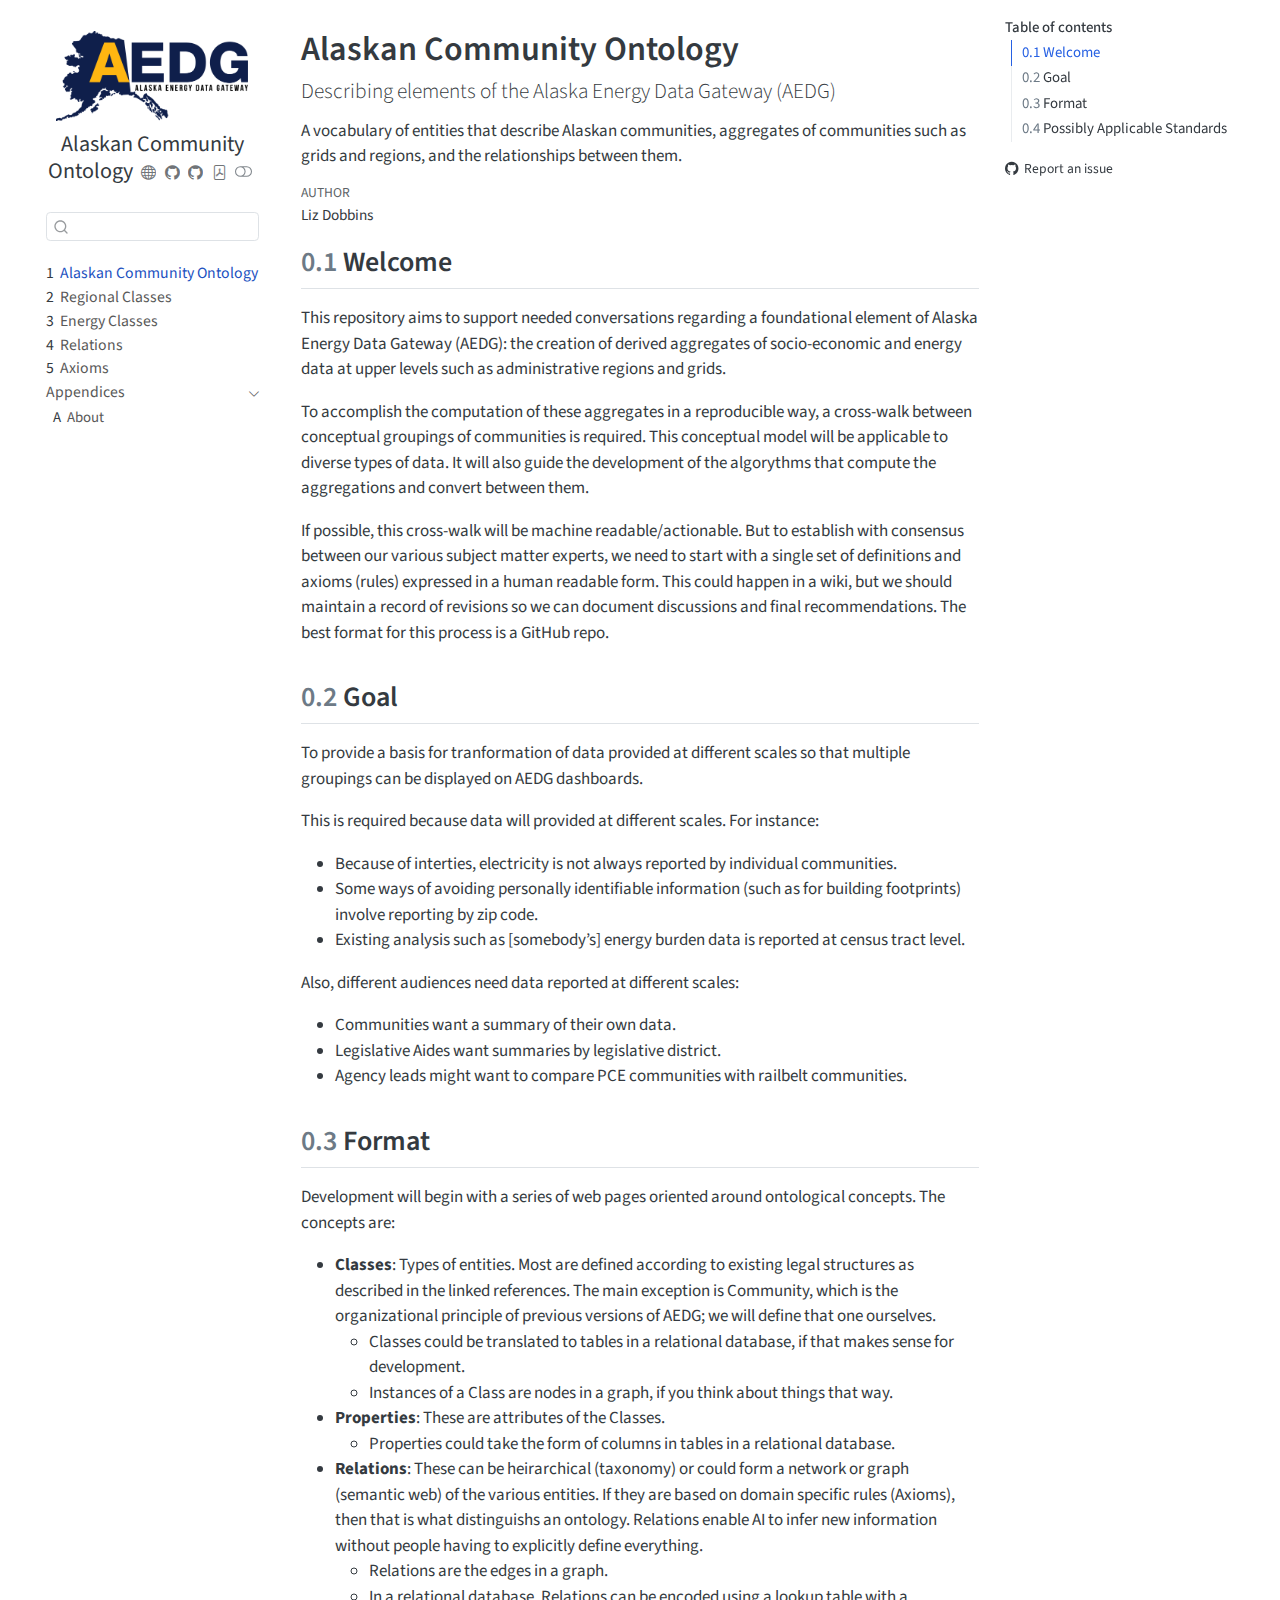
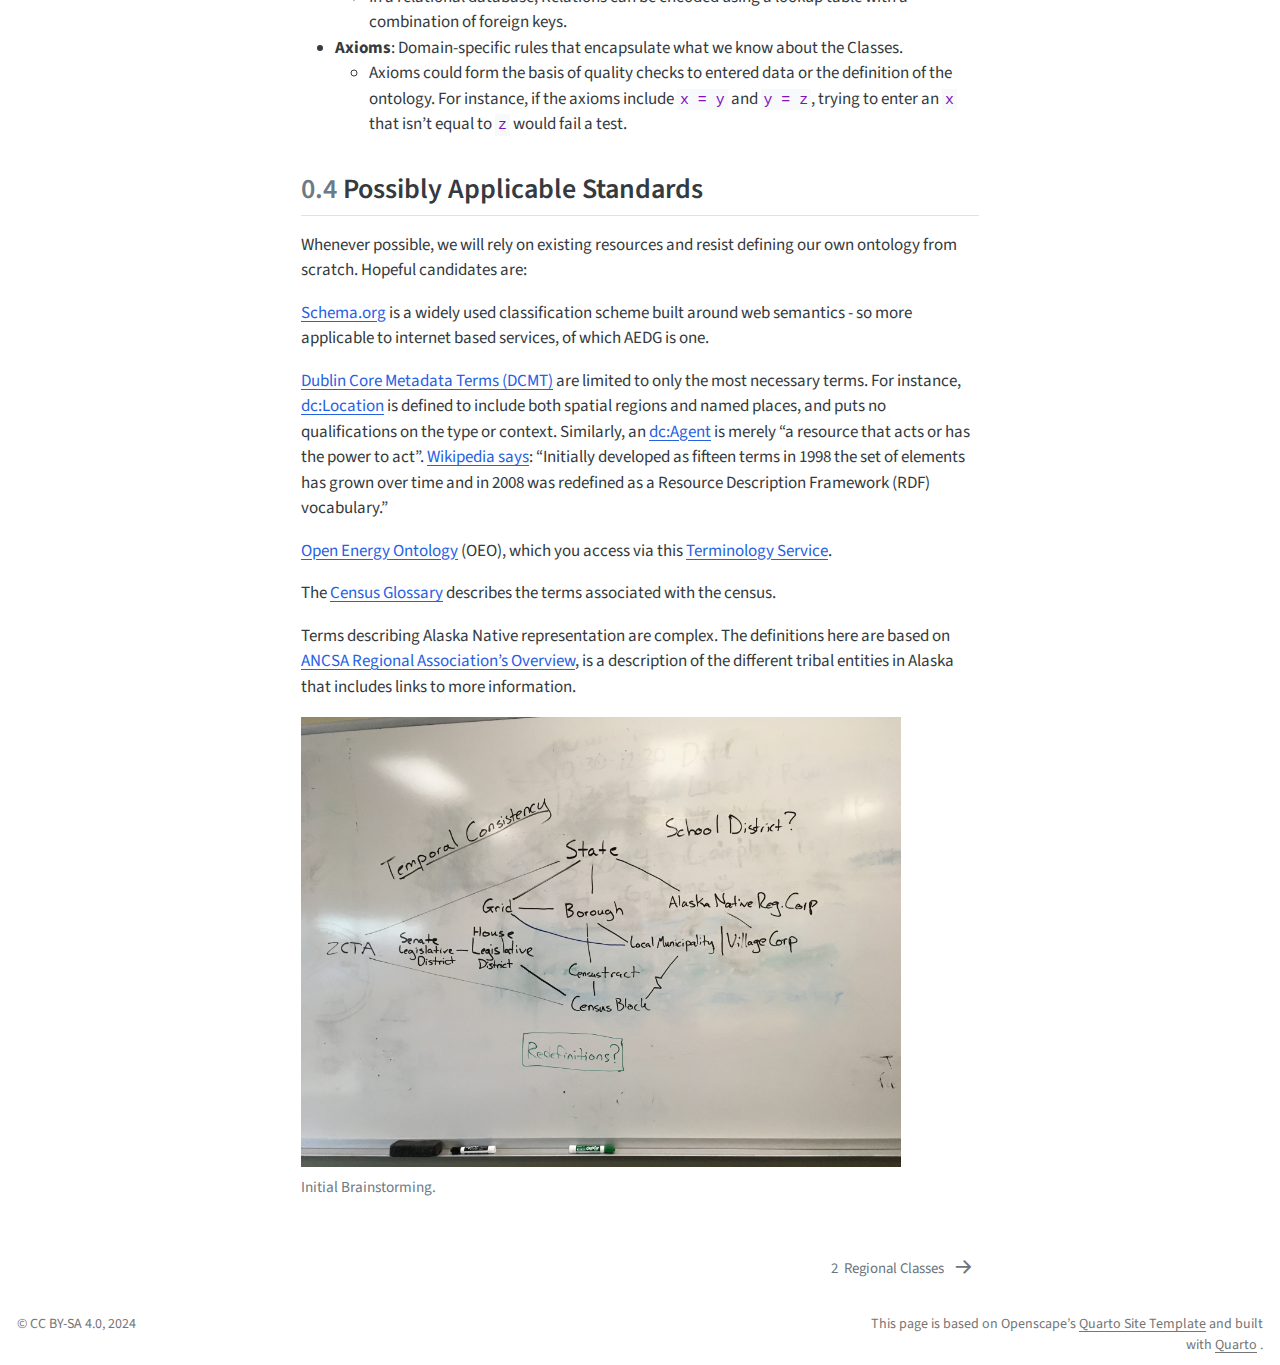
==== index.html @ 0e443e5b "Built site for gh-pages" ====
<!DOCTYPE html>
<html xmlns="http://www.w3.org/1999/xhtml" lang="en" xml:lang="en"><head>

<meta charset="utf-8">
<meta name="generator" content="quarto-1.6.42">

<meta name="viewport" content="width=device-width, initial-scale=1.0, user-scalable=yes">

<meta name="author" content="Liz Dobbins">
<meta name="description" content="A vocabulary of entities that describe Alaskan communities, aggregates of communities such as grids and regions, and the relationships between them.">

<title>Alaskan Community Ontology</title>
<style>
code{white-space: pre-wrap;}
span.smallcaps{font-variant: small-caps;}
div.columns{display: flex; gap: min(4vw, 1.5em);}
div.column{flex: auto; overflow-x: auto;}
div.hanging-indent{margin-left: 1.5em; text-indent: -1.5em;}
ul.task-list{list-style: none;}
ul.task-list li input[type="checkbox"] {
  width: 0.8em;
  margin: 0 0.8em 0.2em -1em; /* quarto-specific, see https://github.com/quarto-dev/quarto-cli/issues/4556 */ 
  vertical-align: middle;
}
</style>


<script src="site_libs/quarto-nav/quarto-nav.js"></script>
<script src="site_libs/clipboard/clipboard.min.js"></script>
<script src="site_libs/quarto-search/autocomplete.umd.js"></script>
<script src="site_libs/quarto-search/fuse.min.js"></script>
<script src="site_libs/quarto-search/quarto-search.js"></script>
<meta name="quarto:offset" content="./">
<link href="./community_classes.html" rel="next">
<script src="site_libs/quarto-html/quarto.js"></script>
<script src="site_libs/quarto-html/popper.min.js"></script>
<script src="site_libs/quarto-html/tippy.umd.min.js"></script>
<script src="site_libs/quarto-html/anchor.min.js"></script>
<link href="site_libs/quarto-html/tippy.css" rel="stylesheet">
<link href="site_libs/quarto-html/quarto-syntax-highlighting-2f5df379a58b258e96c21c0638c20c03.css" rel="stylesheet" class="quarto-color-scheme" id="quarto-text-highlighting-styles">
<link href="site_libs/quarto-html/quarto-syntax-highlighting-dark-b53751a350365c71b6c909e95f209ed1.css" rel="prefetch" class="quarto-color-scheme quarto-color-alternate" id="quarto-text-highlighting-styles">
<script src="site_libs/bootstrap/bootstrap.min.js"></script>
<link href="site_libs/bootstrap/bootstrap-icons.css" rel="stylesheet">
<link href="site_libs/bootstrap/bootstrap-2008943420c5dbd7e3c50244528f3553.min.css" rel="stylesheet" append-hash="true" class="quarto-color-scheme" id="quarto-bootstrap" data-mode="light">
<link href="site_libs/bootstrap/bootstrap-dark-11b7c2079bad66b98be7b7d30bc73686.min.css" rel="prefetch" append-hash="true" class="quarto-color-scheme quarto-color-alternate" id="quarto-bootstrap" data-mode="light">
<script id="quarto-search-options" type="application/json">{
  "location": "sidebar",
  "copy-button": false,
  "collapse-after": 3,
  "panel-placement": "start",
  "type": "textbox",
  "limit": 50,
  "keyboard-shortcut": [
    "f",
    "/",
    "s"
  ],
  "show-item-context": false,
  "language": {
    "search-no-results-text": "No results",
    "search-matching-documents-text": "matching documents",
    "search-copy-link-title": "Copy link to search",
    "search-hide-matches-text": "Hide additional matches",
    "search-more-match-text": "more match in this document",
    "search-more-matches-text": "more matches in this document",
    "search-clear-button-title": "Clear",
    "search-text-placeholder": "",
    "search-detached-cancel-button-title": "Cancel",
    "search-submit-button-title": "Submit",
    "search-label": "Search"
  }
}</script>


<link rel="stylesheet" href="styles.css">
</head>

<body class="nav-sidebar floating">

<div id="quarto-search-results"></div>
  <header id="quarto-header" class="headroom fixed-top">
  <nav class="quarto-secondary-nav">
    <div class="container-fluid d-flex">
      <button type="button" class="quarto-btn-toggle btn" data-bs-toggle="collapse" role="button" data-bs-target=".quarto-sidebar-collapse-item" aria-controls="quarto-sidebar" aria-expanded="false" aria-label="Toggle sidebar navigation" onclick="if (window.quartoToggleHeadroom) { window.quartoToggleHeadroom(); }">
        <i class="bi bi-layout-text-sidebar-reverse"></i>
      </button>
        <nav class="quarto-page-breadcrumbs" aria-label="breadcrumb"><ol class="breadcrumb"><li class="breadcrumb-item"><a href="./index.html"><span class="chapter-number">1</span>&nbsp; <span class="chapter-title">Alaskan Community Ontology</span></a></li></ol></nav>
        <a class="flex-grow-1" role="navigation" data-bs-toggle="collapse" data-bs-target=".quarto-sidebar-collapse-item" aria-controls="quarto-sidebar" aria-expanded="false" aria-label="Toggle sidebar navigation" onclick="if (window.quartoToggleHeadroom) { window.quartoToggleHeadroom(); }">      
        </a>
      <button type="button" class="btn quarto-search-button" aria-label="Search" onclick="window.quartoOpenSearch();">
        <i class="bi bi-search"></i>
      </button>
    </div>
  </nav>
</header>
<!-- content -->
<div id="quarto-content" class="quarto-container page-columns page-rows-contents page-layout-article">
<!-- sidebar -->
  <nav id="quarto-sidebar" class="sidebar collapse collapse-horizontal quarto-sidebar-collapse-item sidebar-navigation floating overflow-auto">
    <div class="pt-lg-2 mt-2 text-center sidebar-header sidebar-header-stacked">
      <a href="./index.html" class="sidebar-logo-link">
      <img src="./images/aedg_logo_color_300ppi.png" alt="" class="sidebar-logo py-0 d-lg-inline d-none">
      </a>
    <div class="sidebar-title mb-0 py-0">
      <a href="./">Alaskan Community Ontology</a> 
        <div class="sidebar-tools-main tools-wide">
    <a href="https://cookiecutter.readthedocs.io/en/stable/" title="Cookiecutter Project Templates" class="quarto-navigation-tool px-1" aria-label="Cookiecutter Project Templates"><i class="bi bi-globe"></i></a>
    <a href="https://github.com/eldobbins" title="Liz Dobbins's GitHub" class="quarto-navigation-tool px-1" aria-label="Liz Dobbins's GitHub"><i class="bi bi-github"></i></a>
    <a href="https://github.com/eldobbins/alaska-community-ontology" title="Source Code" class="quarto-navigation-tool px-1" aria-label="Source Code"><i class="bi bi-github"></i></a>
    <a href="./Alaskan-Community-Ontology.pdf" title="Download PDF" class="quarto-navigation-tool px-1" aria-label="Download PDF"><i class="bi bi-file-pdf"></i></a>
  <a href="" class="quarto-color-scheme-toggle quarto-navigation-tool  px-1" onclick="window.quartoToggleColorScheme(); return false;" title="Toggle dark mode"><i class="bi"></i></a>
</div>
    </div>
      </div>
        <div class="mt-2 flex-shrink-0 align-items-center">
        <div class="sidebar-search">
        <div id="quarto-search" class="" title="Search"></div>
        </div>
        </div>
    <div class="sidebar-menu-container"> 
    <ul class="list-unstyled mt-1">
        <li class="sidebar-item">
  <div class="sidebar-item-container"> 
  <a href="./index.html" class="sidebar-item-text sidebar-link active">
 <span class="menu-text"><span class="chapter-number">1</span>&nbsp; <span class="chapter-title">Alaskan Community Ontology</span></span></a>
  </div>
</li>
        <li class="sidebar-item">
  <div class="sidebar-item-container"> 
  <a href="./community_classes.html" class="sidebar-item-text sidebar-link">
 <span class="menu-text"><span class="chapter-number">2</span>&nbsp; <span class="chapter-title">Regional Classes</span></span></a>
  </div>
</li>
        <li class="sidebar-item">
  <div class="sidebar-item-container"> 
  <a href="./energy_classes.html" class="sidebar-item-text sidebar-link">
 <span class="menu-text"><span class="chapter-number">3</span>&nbsp; <span class="chapter-title">Energy Classes</span></span></a>
  </div>
</li>
        <li class="sidebar-item">
  <div class="sidebar-item-container"> 
  <a href="./relations.html" class="sidebar-item-text sidebar-link">
 <span class="menu-text"><span class="chapter-number">4</span>&nbsp; <span class="chapter-title">Relations</span></span></a>
  </div>
</li>
        <li class="sidebar-item">
  <div class="sidebar-item-container"> 
  <a href="./axioms.html" class="sidebar-item-text sidebar-link">
 <span class="menu-text"><span class="chapter-number">5</span>&nbsp; <span class="chapter-title">Axioms</span></span></a>
  </div>
</li>
        <li class="sidebar-item sidebar-item-section">
      <div class="sidebar-item-container"> 
            <a class="sidebar-item-text sidebar-link text-start" data-bs-toggle="collapse" data-bs-target="#quarto-sidebar-section-1" role="navigation" aria-expanded="true">
 <span class="menu-text">Appendices</span></a>
          <a class="sidebar-item-toggle text-start" data-bs-toggle="collapse" data-bs-target="#quarto-sidebar-section-1" role="navigation" aria-expanded="true" aria-label="Toggle section">
            <i class="bi bi-chevron-right ms-2"></i>
          </a> 
      </div>
      <ul id="quarto-sidebar-section-1" class="collapse list-unstyled sidebar-section depth1 show">  
          <li class="sidebar-item">
  <div class="sidebar-item-container"> 
  <a href="./about.html" class="sidebar-item-text sidebar-link">
 <span class="menu-text"><span class="chapter-number">A</span>&nbsp; <span class="chapter-title">About</span></span></a>
  </div>
</li>
      </ul>
  </li>
    </ul>
    </div>
</nav>
<div id="quarto-sidebar-glass" class="quarto-sidebar-collapse-item" data-bs-toggle="collapse" data-bs-target=".quarto-sidebar-collapse-item"></div>
<!-- margin-sidebar -->
    <div id="quarto-margin-sidebar" class="sidebar margin-sidebar">
        <nav id="TOC" role="doc-toc" class="toc-active">
    <h2 id="toc-title">Table of contents</h2>
   
  <ul>
  <li><a href="#welcome" id="toc-welcome" class="nav-link active" data-scroll-target="#welcome"><span class="header-section-number">0.1</span> Welcome</a></li>
  <li><a href="#goal" id="toc-goal" class="nav-link" data-scroll-target="#goal"><span class="header-section-number">0.2</span> Goal</a></li>
  <li><a href="#format" id="toc-format" class="nav-link" data-scroll-target="#format"><span class="header-section-number">0.3</span> Format</a></li>
  <li><a href="#possibly-applicable-standards" id="toc-possibly-applicable-standards" class="nav-link" data-scroll-target="#possibly-applicable-standards"><span class="header-section-number">0.4</span> Possibly Applicable Standards</a></li>
  </ul>
<div class="toc-actions"><ul><li><a href="https://github.com/eldobbins/alaska-community-ontology/issues/new" class="toc-action"><i class="bi bi-github"></i>Report an issue</a></li></ul></div></nav>
    </div>
<!-- main -->
<main class="content" id="quarto-document-content">

<header id="title-block-header" class="quarto-title-block default">
<div class="quarto-title">
<h1 class="title">Alaskan Community Ontology</h1>
<p class="subtitle lead">Describing elements of the Alaska Energy Data Gateway (AEDG)</p>
</div>

<div>
  <div class="description">
    A vocabulary of entities that describe Alaskan communities, aggregates of communities such as grids and regions, and the relationships between them.
  </div>
</div>


<div class="quarto-title-meta">

    <div>
    <div class="quarto-title-meta-heading">Author</div>
    <div class="quarto-title-meta-contents">
             <p>Liz Dobbins </p>
          </div>
  </div>
    
  
    
  </div>
  


</header>


<section id="welcome" class="level2" data-number="0.1">
<h2 data-number="0.1" class="anchored" data-anchor-id="welcome"><span class="header-section-number">0.1</span> Welcome</h2>
<p>This repository aims to support needed conversations regarding a foundational element of Alaska Energy Data Gateway (AEDG): the creation of derived aggregates of socio-economic and energy data at upper levels such as administrative regions and grids.</p>
<p>To accomplish the computation of these aggregates in a reproducible way, a cross-walk between conceptual groupings of communities is required. This conceptual model will be applicable to diverse types of data. It will also guide the development of the algorythms that compute the aggregations and convert between them.</p>
<p>If possible, this cross-walk will be machine readable/actionable. But to establish with consensus between our various subject matter experts, we need to start with a single set of definitions and axioms (rules) expressed in a human readable form. This could happen in a wiki, but we should maintain a record of revisions so we can document discussions and final recommendations. The best format for this process is a GitHub repo.</p>
</section>
<section id="goal" class="level2" data-number="0.2">
<h2 data-number="0.2" class="anchored" data-anchor-id="goal"><span class="header-section-number">0.2</span> Goal</h2>
<p>To provide a basis for tranformation of data provided at different scales so that multiple groupings can be displayed on AEDG dashboards.</p>
<p>This is required because data will provided at different scales. For instance:</p>
<ul>
<li>Because of interties, electricity is not always reported by individual communities.</li>
<li>Some ways of avoiding personally identifiable information (such as for building footprints) involve reporting by zip code.</li>
<li>Existing analysis such as [somebody’s] energy burden data is reported at census tract level.</li>
</ul>
<p>Also, different audiences need data reported at different scales:</p>
<ul>
<li>Communities want a summary of their own data.</li>
<li>Legislative Aides want summaries by legislative district.</li>
<li>Agency leads might want to compare PCE communities with railbelt communities.</li>
</ul>
</section>
<section id="format" class="level2" data-number="0.3">
<h2 data-number="0.3" class="anchored" data-anchor-id="format"><span class="header-section-number">0.3</span> Format</h2>
<p>Development will begin with a series of web pages oriented around ontological concepts. The concepts are:</p>
<ul>
<li><strong>Classes</strong>: Types of entities. Most are defined according to existing legal structures as described in the linked references. The main exception is Community, which is the organizational principle of previous versions of AEDG; we will define that one ourselves.
<ul>
<li>Classes could be translated to tables in a relational database, if that makes sense for development.</li>
<li>Instances of a Class are nodes in a graph, if you think about things that way.</li>
</ul></li>
<li><strong>Properties</strong>: These are attributes of the Classes.
<ul>
<li>Properties could take the form of columns in tables in a relational database.</li>
</ul></li>
<li><strong>Relations</strong>: These can be heirarchical (taxonomy) or could form a network or graph (semantic web) of the various entities. If they are based on domain specific rules (Axioms), then that is what distinguishs an ontology. Relations enable AI to infer new information without people having to explicitly define everything.
<ul>
<li>Relations are the edges in a graph.</li>
<li>In a relational database, Relations can be encoded using a lookup table with a combination of foreign keys.</li>
</ul></li>
<li><strong>Axioms</strong>: Domain-specific rules that encapsulate what we know about the Classes.
<ul>
<li>Axioms could form the basis of quality checks to entered data or the definition of the ontology. For instance, if the axioms include <code>x = y</code> and <code>y = z</code>, trying to enter an <code>x</code> that isn’t equal to <code>z</code> would fail a test.</li>
</ul></li>
</ul>
</section>
<section id="possibly-applicable-standards" class="level2" data-number="0.4">
<h2 data-number="0.4" class="anchored" data-anchor-id="possibly-applicable-standards"><span class="header-section-number">0.4</span> Possibly Applicable Standards</h2>
<p>Whenever possible, we will rely on existing resources and resist defining our own ontology from scratch. Hopeful candidates are:</p>
<p><a href="https://schema.org">Schema.org</a> is a widely used classification scheme built around web semantics - so more applicable to internet based services, of which AEDG is one.</p>
<p><a href="https://www.dublincore.org/specifications/dublin-core/dcmi-terms">Dublin Core Metadata Terms (DCMT)</a> are limited to only the most necessary terms. For instance, <a href="https://www.dublincore.org/specifications/dublin-core/dcmi-terms/#http://purl.org/dc/terms/Location">dc:Location</a> is defined to include both spatial regions and named places, and puts no qualifications on the type or context. Similarly, an <a href="https://www.dublincore.org/specifications/dublin-core/dcmi-terms/#http://purl.org/dc/terms/Agent">dc:Agent</a> is merely “a resource that acts or has the power to act”. <a href="https://en.wikipedia.org/wiki/Dublin_Core">Wikipedia says</a>: “Initially developed as fifteen terms in 1998 the set of elements has grown over time and in 2008 was redefined as a Resource Description Framework (RDF) vocabulary.”</p>
<p><a href="http://openenergy-platform.org/ontology/oeo/">Open Energy Ontology</a> (OEO), which you access via this <a href="https://terminology.tib.eu/ts/ontologies/oeo/terms">Terminology Service</a>.</p>
<p>The <a href="https://www.census.gov/glossary/">Census Glossary</a> describes the terms associated with the census.</p>
<p>Terms describing Alaska Native representation are complex. The definitions here are based on <a href="https://ancsaregional.com/overview-of-entities/">ANCSA Regional Association’s Overview</a>, is a description of the different tribal entities in Alaska that includes links to more information.</p>
<div class="quarto-figure quarto-figure-left">
<figure class="figure">
<p><img src="images/brainstorming_board.jpg" class="img-fluid figure-img" alt="first graph of communities" width="600"></p>
<figcaption>Initial Brainstorming.</figcaption>
</figure>
</div>


</section>

</main> <!-- /main -->
<script id="quarto-html-after-body" type="application/javascript">
window.document.addEventListener("DOMContentLoaded", function (event) {
  const toggleBodyColorMode = (bsSheetEl) => {
    const mode = bsSheetEl.getAttribute("data-mode");
    const bodyEl = window.document.querySelector("body");
    if (mode === "dark") {
      bodyEl.classList.add("quarto-dark");
      bodyEl.classList.remove("quarto-light");
    } else {
      bodyEl.classList.add("quarto-light");
      bodyEl.classList.remove("quarto-dark");
    }
  }
  const toggleBodyColorPrimary = () => {
    const bsSheetEl = window.document.querySelector("link#quarto-bootstrap");
    if (bsSheetEl) {
      toggleBodyColorMode(bsSheetEl);
    }
  }
  toggleBodyColorPrimary();  
  const disableStylesheet = (stylesheets) => {
    for (let i=0; i < stylesheets.length; i++) {
      const stylesheet = stylesheets[i];
      stylesheet.rel = 'prefetch';
    }
  }
  const enableStylesheet = (stylesheets) => {
    for (let i=0; i < stylesheets.length; i++) {
      const stylesheet = stylesheets[i];
      stylesheet.rel = 'stylesheet';
    }
  }
  const manageTransitions = (selector, allowTransitions) => {
    const els = window.document.querySelectorAll(selector);
    for (let i=0; i < els.length; i++) {
      const el = els[i];
      if (allowTransitions) {
        el.classList.remove('notransition');
      } else {
        el.classList.add('notransition');
      }
    }
  }
  const toggleGiscusIfUsed = (isAlternate, darkModeDefault) => {
    const baseTheme = document.querySelector('#giscus-base-theme')?.value ?? 'light';
    const alternateTheme = document.querySelector('#giscus-alt-theme')?.value ?? 'dark';
    let newTheme = '';
    if(darkModeDefault) {
      newTheme = isAlternate ? baseTheme : alternateTheme;
    } else {
      newTheme = isAlternate ? alternateTheme : baseTheme;
    }
    const changeGiscusTheme = () => {
      // From: https://github.com/giscus/giscus/issues/336
      const sendMessage = (message) => {
        const iframe = document.querySelector('iframe.giscus-frame');
        if (!iframe) return;
        iframe.contentWindow.postMessage({ giscus: message }, 'https://giscus.app');
      }
      sendMessage({
        setConfig: {
          theme: newTheme
        }
      });
    }
    const isGiscussLoaded = window.document.querySelector('iframe.giscus-frame') !== null;
    if (isGiscussLoaded) {
      changeGiscusTheme();
    }
  }
  const toggleColorMode = (alternate) => {
    // Switch the stylesheets
    const alternateStylesheets = window.document.querySelectorAll('link.quarto-color-scheme.quarto-color-alternate');
    manageTransitions('#quarto-margin-sidebar .nav-link', false);
    if (alternate) {
      enableStylesheet(alternateStylesheets);
      for (const sheetNode of alternateStylesheets) {
        if (sheetNode.id === "quarto-bootstrap") {
          toggleBodyColorMode(sheetNode);
        }
      }
    } else {
      disableStylesheet(alternateStylesheets);
      toggleBodyColorPrimary();
    }
    manageTransitions('#quarto-margin-sidebar .nav-link', true);
    // Switch the toggles
    const toggles = window.document.querySelectorAll('.quarto-color-scheme-toggle');
    for (let i=0; i < toggles.length; i++) {
      const toggle = toggles[i];
      if (toggle) {
        if (alternate) {
          toggle.classList.add("alternate");     
        } else {
          toggle.classList.remove("alternate");
        }
      }
    }
    // Hack to workaround the fact that safari doesn't
    // properly recolor the scrollbar when toggling (#1455)
    if (navigator.userAgent.indexOf('Safari') > 0 && navigator.userAgent.indexOf('Chrome') == -1) {
      manageTransitions("body", false);
      window.scrollTo(0, 1);
      setTimeout(() => {
        window.scrollTo(0, 0);
        manageTransitions("body", true);
      }, 40);  
    }
  }
  const isFileUrl = () => { 
    return window.location.protocol === 'file:';
  }
  const hasAlternateSentinel = () => {  
    let styleSentinel = getColorSchemeSentinel();
    if (styleSentinel !== null) {
      return styleSentinel === "alternate";
    } else {
      return false;
    }
  }
  const setStyleSentinel = (alternate) => {
    const value = alternate ? "alternate" : "default";
    if (!isFileUrl()) {
      window.localStorage.setItem("quarto-color-scheme", value);
    } else {
      localAlternateSentinel = value;
    }
  }
  const getColorSchemeSentinel = () => {
    if (!isFileUrl()) {
      const storageValue = window.localStorage.getItem("quarto-color-scheme");
      return storageValue != null ? storageValue : localAlternateSentinel;
    } else {
      return localAlternateSentinel;
    }
  }
  const darkModeDefault = false;
  let localAlternateSentinel = darkModeDefault ? 'alternate' : 'default';
  // Dark / light mode switch
  window.quartoToggleColorScheme = () => {
    // Read the current dark / light value 
    let toAlternate = !hasAlternateSentinel();
    toggleColorMode(toAlternate);
    setStyleSentinel(toAlternate);
    toggleGiscusIfUsed(toAlternate, darkModeDefault);
  };
  // Ensure there is a toggle, if there isn't float one in the top right
  if (window.document.querySelector('.quarto-color-scheme-toggle') === null) {
    const a = window.document.createElement('a');
    a.classList.add('top-right');
    a.classList.add('quarto-color-scheme-toggle');
    a.href = "";
    a.onclick = function() { try { window.quartoToggleColorScheme(); } catch {} return false; };
    const i = window.document.createElement("i");
    i.classList.add('bi');
    a.appendChild(i);
    window.document.body.appendChild(a);
  }
  // Switch to dark mode if need be
  if (hasAlternateSentinel()) {
    toggleColorMode(true);
  } else {
    toggleColorMode(false);
  }
  const icon = "";
  const anchorJS = new window.AnchorJS();
  anchorJS.options = {
    placement: 'right',
    icon: icon
  };
  anchorJS.add('.anchored');
  const isCodeAnnotation = (el) => {
    for (const clz of el.classList) {
      if (clz.startsWith('code-annotation-')) {                     
        return true;
      }
    }
    return false;
  }
  const onCopySuccess = function(e) {
    // button target
    const button = e.trigger;
    // don't keep focus
    button.blur();
    // flash "checked"
    button.classList.add('code-copy-button-checked');
    var currentTitle = button.getAttribute("title");
    button.setAttribute("title", "Copied!");
    let tooltip;
    if (window.bootstrap) {
      button.setAttribute("data-bs-toggle", "tooltip");
      button.setAttribute("data-bs-placement", "left");
      button.setAttribute("data-bs-title", "Copied!");
      tooltip = new bootstrap.Tooltip(button, 
        { trigger: "manual", 
          customClass: "code-copy-button-tooltip",
          offset: [0, -8]});
      tooltip.show();    
    }
    setTimeout(function() {
      if (tooltip) {
        tooltip.hide();
        button.removeAttribute("data-bs-title");
        button.removeAttribute("data-bs-toggle");
        button.removeAttribute("data-bs-placement");
      }
      button.setAttribute("title", currentTitle);
      button.classList.remove('code-copy-button-checked');
    }, 1000);
    // clear code selection
    e.clearSelection();
  }
  const getTextToCopy = function(trigger) {
      const codeEl = trigger.previousElementSibling.cloneNode(true);
      for (const childEl of codeEl.children) {
        if (isCodeAnnotation(childEl)) {
          childEl.remove();
        }
      }
      return codeEl.innerText;
  }
  const clipboard = new window.ClipboardJS('.code-copy-button:not([data-in-quarto-modal])', {
    text: getTextToCopy
  });
  clipboard.on('success', onCopySuccess);
  if (window.document.getElementById('quarto-embedded-source-code-modal')) {
    const clipboardModal = new window.ClipboardJS('.code-copy-button[data-in-quarto-modal]', {
      text: getTextToCopy,
      container: window.document.getElementById('quarto-embedded-source-code-modal')
    });
    clipboardModal.on('success', onCopySuccess);
  }
    var localhostRegex = new RegExp(/^(?:http|https):\/\/localhost\:?[0-9]*\//);
    var mailtoRegex = new RegExp(/^mailto:/);
      var filterRegex = new RegExp('/' + window.location.host + '/');
    var isInternal = (href) => {
        return filterRegex.test(href) || localhostRegex.test(href) || mailtoRegex.test(href);
    }
    // Inspect non-navigation links and adorn them if external
 	var links = window.document.querySelectorAll('a[href]:not(.nav-link):not(.navbar-brand):not(.toc-action):not(.sidebar-link):not(.sidebar-item-toggle):not(.pagination-link):not(.no-external):not([aria-hidden]):not(.dropdown-item):not(.quarto-navigation-tool):not(.about-link)');
    for (var i=0; i<links.length; i++) {
      const link = links[i];
      if (!isInternal(link.href)) {
        // undo the damage that might have been done by quarto-nav.js in the case of
        // links that we want to consider external
        if (link.dataset.originalHref !== undefined) {
          link.href = link.dataset.originalHref;
        }
      }
    }
  function tippyHover(el, contentFn, onTriggerFn, onUntriggerFn) {
    const config = {
      allowHTML: true,
      maxWidth: 500,
      delay: 100,
      arrow: false,
      appendTo: function(el) {
          return el.parentElement;
      },
      interactive: true,
      interactiveBorder: 10,
      theme: 'quarto',
      placement: 'bottom-start',
    };
    if (contentFn) {
      config.content = contentFn;
    }
    if (onTriggerFn) {
      config.onTrigger = onTriggerFn;
    }
    if (onUntriggerFn) {
      config.onUntrigger = onUntriggerFn;
    }
    window.tippy(el, config); 
  }
  const noterefs = window.document.querySelectorAll('a[role="doc-noteref"]');
  for (var i=0; i<noterefs.length; i++) {
    const ref = noterefs[i];
    tippyHover(ref, function() {
      // use id or data attribute instead here
      let href = ref.getAttribute('data-footnote-href') || ref.getAttribute('href');
      try { href = new URL(href).hash; } catch {}
      const id = href.replace(/^#\/?/, "");
      const note = window.document.getElementById(id);
      if (note) {
        return note.innerHTML;
      } else {
        return "";
      }
    });
  }
  const xrefs = window.document.querySelectorAll('a.quarto-xref');
  const processXRef = (id, note) => {
    // Strip column container classes
    const stripColumnClz = (el) => {
      el.classList.remove("page-full", "page-columns");
      if (el.children) {
        for (const child of el.children) {
          stripColumnClz(child);
        }
      }
    }
    stripColumnClz(note)
    if (id === null || id.startsWith('sec-')) {
      // Special case sections, only their first couple elements
      const container = document.createElement("div");
      if (note.children && note.children.length > 2) {
        container.appendChild(note.children[0].cloneNode(true));
        for (let i = 1; i < note.children.length; i++) {
          const child = note.children[i];
          if (child.tagName === "P" && child.innerText === "") {
            continue;
          } else {
            container.appendChild(child.cloneNode(true));
            break;
          }
        }
        if (window.Quarto?.typesetMath) {
          window.Quarto.typesetMath(container);
        }
        return container.innerHTML
      } else {
        if (window.Quarto?.typesetMath) {
          window.Quarto.typesetMath(note);
        }
        return note.innerHTML;
      }
    } else {
      // Remove any anchor links if they are present
      const anchorLink = note.querySelector('a.anchorjs-link');
      if (anchorLink) {
        anchorLink.remove();
      }
      if (window.Quarto?.typesetMath) {
        window.Quarto.typesetMath(note);
      }
      if (note.classList.contains("callout")) {
        return note.outerHTML;
      } else {
        return note.innerHTML;
      }
    }
  }
  for (var i=0; i<xrefs.length; i++) {
    const xref = xrefs[i];
    tippyHover(xref, undefined, function(instance) {
      instance.disable();
      let url = xref.getAttribute('href');
      let hash = undefined; 
      if (url.startsWith('#')) {
        hash = url;
      } else {
        try { hash = new URL(url).hash; } catch {}
      }
      if (hash) {
        const id = hash.replace(/^#\/?/, "");
        const note = window.document.getElementById(id);
        if (note !== null) {
          try {
            const html = processXRef(id, note.cloneNode(true));
            instance.setContent(html);
          } finally {
            instance.enable();
            instance.show();
          }
        } else {
          // See if we can fetch this
          fetch(url.split('#')[0])
          .then(res => res.text())
          .then(html => {
            const parser = new DOMParser();
            const htmlDoc = parser.parseFromString(html, "text/html");
            const note = htmlDoc.getElementById(id);
            if (note !== null) {
              const html = processXRef(id, note);
              instance.setContent(html);
            } 
          }).finally(() => {
            instance.enable();
            instance.show();
          });
        }
      } else {
        // See if we can fetch a full url (with no hash to target)
        // This is a special case and we should probably do some content thinning / targeting
        fetch(url)
        .then(res => res.text())
        .then(html => {
          const parser = new DOMParser();
          const htmlDoc = parser.parseFromString(html, "text/html");
          const note = htmlDoc.querySelector('main.content');
          if (note !== null) {
            // This should only happen for chapter cross references
            // (since there is no id in the URL)
            // remove the first header
            if (note.children.length > 0 && note.children[0].tagName === "HEADER") {
              note.children[0].remove();
            }
            const html = processXRef(null, note);
            instance.setContent(html);
          } 
        }).finally(() => {
          instance.enable();
          instance.show();
        });
      }
    }, function(instance) {
    });
  }
      let selectedAnnoteEl;
      const selectorForAnnotation = ( cell, annotation) => {
        let cellAttr = 'data-code-cell="' + cell + '"';
        let lineAttr = 'data-code-annotation="' +  annotation + '"';
        const selector = 'span[' + cellAttr + '][' + lineAttr + ']';
        return selector;
      }
      const selectCodeLines = (annoteEl) => {
        const doc = window.document;
        const targetCell = annoteEl.getAttribute("data-target-cell");
        const targetAnnotation = annoteEl.getAttribute("data-target-annotation");
        const annoteSpan = window.document.querySelector(selectorForAnnotation(targetCell, targetAnnotation));
        const lines = annoteSpan.getAttribute("data-code-lines").split(",");
        const lineIds = lines.map((line) => {
          return targetCell + "-" + line;
        })
        let top = null;
        let height = null;
        let parent = null;
        if (lineIds.length > 0) {
            //compute the position of the single el (top and bottom and make a div)
            const el = window.document.getElementById(lineIds[0]);
            top = el.offsetTop;
            height = el.offsetHeight;
            parent = el.parentElement.parentElement;
          if (lineIds.length > 1) {
            const lastEl = window.document.getElementById(lineIds[lineIds.length - 1]);
            const bottom = lastEl.offsetTop + lastEl.offsetHeight;
            height = bottom - top;
          }
          if (top !== null && height !== null && parent !== null) {
            // cook up a div (if necessary) and position it 
            let div = window.document.getElementById("code-annotation-line-highlight");
            if (div === null) {
              div = window.document.createElement("div");
              div.setAttribute("id", "code-annotation-line-highlight");
              div.style.position = 'absolute';
              parent.appendChild(div);
            }
            div.style.top = top - 2 + "px";
            div.style.height = height + 4 + "px";
            div.style.left = 0;
            let gutterDiv = window.document.getElementById("code-annotation-line-highlight-gutter");
            if (gutterDiv === null) {
              gutterDiv = window.document.createElement("div");
              gutterDiv.setAttribute("id", "code-annotation-line-highlight-gutter");
              gutterDiv.style.position = 'absolute';
              const codeCell = window.document.getElementById(targetCell);
              const gutter = codeCell.querySelector('.code-annotation-gutter');
              gutter.appendChild(gutterDiv);
            }
            gutterDiv.style.top = top - 2 + "px";
            gutterDiv.style.height = height + 4 + "px";
          }
          selectedAnnoteEl = annoteEl;
        }
      };
      const unselectCodeLines = () => {
        const elementsIds = ["code-annotation-line-highlight", "code-annotation-line-highlight-gutter"];
        elementsIds.forEach((elId) => {
          const div = window.document.getElementById(elId);
          if (div) {
            div.remove();
          }
        });
        selectedAnnoteEl = undefined;
      };
        // Handle positioning of the toggle
    window.addEventListener(
      "resize",
      throttle(() => {
        elRect = undefined;
        if (selectedAnnoteEl) {
          selectCodeLines(selectedAnnoteEl);
        }
      }, 10)
    );
    function throttle(fn, ms) {
    let throttle = false;
    let timer;
      return (...args) => {
        if(!throttle) { // first call gets through
            fn.apply(this, args);
            throttle = true;
        } else { // all the others get throttled
            if(timer) clearTimeout(timer); // cancel #2
            timer = setTimeout(() => {
              fn.apply(this, args);
              timer = throttle = false;
            }, ms);
        }
      };
    }
      // Attach click handler to the DT
      const annoteDls = window.document.querySelectorAll('dt[data-target-cell]');
      for (const annoteDlNode of annoteDls) {
        annoteDlNode.addEventListener('click', (event) => {
          const clickedEl = event.target;
          if (clickedEl !== selectedAnnoteEl) {
            unselectCodeLines();
            const activeEl = window.document.querySelector('dt[data-target-cell].code-annotation-active');
            if (activeEl) {
              activeEl.classList.remove('code-annotation-active');
            }
            selectCodeLines(clickedEl);
            clickedEl.classList.add('code-annotation-active');
          } else {
            // Unselect the line
            unselectCodeLines();
            clickedEl.classList.remove('code-annotation-active');
          }
        });
      }
  const findCites = (el) => {
    const parentEl = el.parentElement;
    if (parentEl) {
      const cites = parentEl.dataset.cites;
      if (cites) {
        return {
          el,
          cites: cites.split(' ')
        };
      } else {
        return findCites(el.parentElement)
      }
    } else {
      return undefined;
    }
  };
  var bibliorefs = window.document.querySelectorAll('a[role="doc-biblioref"]');
  for (var i=0; i<bibliorefs.length; i++) {
    const ref = bibliorefs[i];
    const citeInfo = findCites(ref);
    if (citeInfo) {
      tippyHover(citeInfo.el, function() {
        var popup = window.document.createElement('div');
        citeInfo.cites.forEach(function(cite) {
          var citeDiv = window.document.createElement('div');
          citeDiv.classList.add('hanging-indent');
          citeDiv.classList.add('csl-entry');
          var biblioDiv = window.document.getElementById('ref-' + cite);
          if (biblioDiv) {
            citeDiv.innerHTML = biblioDiv.innerHTML;
          }
          popup.appendChild(citeDiv);
        });
        return popup.innerHTML;
      });
    }
  }
});
</script>
<nav class="page-navigation">
  <div class="nav-page nav-page-previous">
  </div>
  <div class="nav-page nav-page-next">
      <a href="./community_classes.html" class="pagination-link" aria-label="Regional Classes">
        <span class="nav-page-text"><span class="chapter-number">2</span>&nbsp; <span class="chapter-title">Regional Classes</span></span> <i class="bi bi-arrow-right-short"></i>
      </a>
  </div>
</nav>
</div> <!-- /content -->
<footer class="footer">
  <div class="nav-footer">
    <div class="nav-footer-left">
<p>© CC BY-SA 4.0, 2024</p>
</div>   
    <div class="nav-footer-center">
      &nbsp;
    <div class="toc-actions d-sm-block d-md-none"><ul><li><a href="https://github.com/eldobbins/alaska-community-ontology/issues/new" class="toc-action"><i class="bi bi-github"></i>Report an issue</a></li></ul></div></div>
    <div class="nav-footer-right">
<p>This page is based on Openscape’s <a href="https://github.com/Openscapes/quarto-website-tutorial">Quarto Site Template</a> and built with <a href="https://quarto.org/">Quarto</a> .</p>
</div>
  </div>
</footer>




</body></html>
---- site_libs/quarto-html/tippy.css ----
.tippy-box[data-animation=fade][data-state=hidden]{opacity:0}[data-tippy-root]{max-width:calc(100vw - 10px)}.tippy-box{position:relative;background-color:#333;color:#fff;border-radius:4px;font-size:14px;line-height:1.4;white-space:normal;outline:0;transition-property:transform,visibility,opacity}.tippy-box[data-placement^=top]>.tippy-arrow{bottom:0}.tippy-box[data-placement^=top]>.tippy-arrow:before{bottom:-7px;left:0;border-width:8px 8px 0;border-top-color:initial;transform-origin:center top}.tippy-box[data-placement^=bottom]>.tippy-arrow{top:0}.tippy-box[data-placement^=bottom]>.tippy-arrow:before{top:-7px;left:0;border-width:0 8px 8px;border-bottom-color:initial;transform-origin:center bottom}.tippy-box[data-placement^=left]>.tippy-arrow{right:0}.tippy-box[data-placement^=left]>.tippy-arrow:before{border-width:8px 0 8px 8px;border-left-color:initial;right:-7px;transform-origin:center left}.tippy-box[data-placement^=right]>.tippy-arrow{left:0}.tippy-box[data-placement^=right]>.tippy-arrow:before{left:-7px;border-width:8px 8px 8px 0;border-right-color:initial;transform-origin:center right}.tippy-box[data-inertia][data-state=visible]{transition-timing-function:cubic-bezier(.54,1.5,.38,1.11)}.tippy-arrow{width:16px;height:16px;color:#333}.tippy-arrow:before{content:"";position:absolute;border-color:transparent;border-style:solid}.tippy-content{position:relative;padding:5px 9px;z-index:1}
---- site_libs/quarto-html/quarto-syntax-highlighting-2f5df379a58b258e96c21c0638c20c03.css ----
/* quarto syntax highlight colors */
:root {
  --quarto-hl-ot-color: #003B4F;
  --quarto-hl-at-color: #657422;
  --quarto-hl-ss-color: #20794D;
  --quarto-hl-an-color: #5E5E5E;
  --quarto-hl-fu-color: #4758AB;
  --quarto-hl-st-color: #20794D;
  --quarto-hl-cf-color: #003B4F;
  --quarto-hl-op-color: #5E5E5E;
  --quarto-hl-er-color: #AD0000;
  --quarto-hl-bn-color: #AD0000;
  --quarto-hl-al-color: #AD0000;
  --quarto-hl-va-color: #111111;
  --quarto-hl-bu-color: inherit;
  --quarto-hl-ex-color: inherit;
  --quarto-hl-pp-color: #AD0000;
  --quarto-hl-in-color: #5E5E5E;
  --quarto-hl-vs-color: #20794D;
  --quarto-hl-wa-color: #5E5E5E;
  --quarto-hl-do-color: #5E5E5E;
  --quarto-hl-im-color: #00769E;
  --quarto-hl-ch-color: #20794D;
  --quarto-hl-dt-color: #AD0000;
  --quarto-hl-fl-color: #AD0000;
  --quarto-hl-co-color: #5E5E5E;
  --quarto-hl-cv-color: #5E5E5E;
  --quarto-hl-cn-color: #8f5902;
  --quarto-hl-sc-color: #5E5E5E;
  --quarto-hl-dv-color: #AD0000;
  --quarto-hl-kw-color: #003B4F;
}

/* other quarto variables */
:root {
  --quarto-font-monospace: SFMono-Regular, Menlo, Monaco, Consolas, "Liberation Mono", "Courier New", monospace;
}

pre > code.sourceCode > span {
  color: #003B4F;
}

code span {
  color: #003B4F;
}

code.sourceCode > span {
  color: #003B4F;
}

div.sourceCode,
div.sourceCode pre.sourceCode {
  color: #003B4F;
}

code span.ot {
  color: #003B4F;
  font-style: inherit;
}

code span.at {
  color: #657422;
  font-style: inherit;
}

code span.ss {
  color: #20794D;
  font-style: inherit;
}

code span.an {
  color: #5E5E5E;
  font-style: inherit;
}

code span.fu {
  color: #4758AB;
  font-style: inherit;
}

code span.st {
  color: #20794D;
  font-style: inherit;
}

code span.cf {
  color: #003B4F;
  font-weight: bold;
  font-style: inherit;
}

code span.op {
  color: #5E5E5E;
  font-style: inherit;
}

code span.er {
  color: #AD0000;
  font-style: inherit;
}

code span.bn {
  color: #AD0000;
  font-style: inherit;
}

code span.al {
  color: #AD0000;
  font-style: inherit;
}

code span.va {
  color: #111111;
  font-style: inherit;
}

code span.bu {
  font-style: inherit;
}

code span.ex {
  font-style: inherit;
}

code span.pp {
  color: #AD0000;
  font-style: inherit;
}

code span.in {
  color: #5E5E5E;
  font-style: inherit;
}

code span.vs {
  color: #20794D;
  font-style: inherit;
}

code span.wa {
  color: #5E5E5E;
  font-style: italic;
}

code span.do {
  color: #5E5E5E;
  font-style: italic;
}

code span.im {
  color: #00769E;
  font-style: inherit;
}

code span.ch {
  color: #20794D;
  font-style: inherit;
}

code span.dt {
  color: #AD0000;
  font-style: inherit;
}

code span.fl {
  color: #AD0000;
  font-style: inherit;
}

code span.co {
  color: #5E5E5E;
  font-style: inherit;
}

code span.cv {
  color: #5E5E5E;
  font-style: italic;
}

code span.cn {
  color: #8f5902;
  font-style: inherit;
}

code span.sc {
  color: #5E5E5E;
  font-style: inherit;
}

code span.dv {
  color: #AD0000;
  font-style: inherit;
}

code span.kw {
  color: #003B4F;
  font-weight: bold;
  font-style: inherit;
}

.prevent-inlining {
  content: "</";
}

/*# sourceMappingURL=35eb38a806ee71ea6d2563be2308c832.css.map */
---- site_libs/quarto-html/quarto-syntax-highlighting-dark-b53751a350365c71b6c909e95f209ed1.css ----
/* quarto syntax highlight colors */
:root {
  --quarto-hl-al-color: #f07178;
  --quarto-hl-an-color: #d4d0ab;
  --quarto-hl-at-color: #00e0e0;
  --quarto-hl-bn-color: #d4d0ab;
  --quarto-hl-bu-color: #abe338;
  --quarto-hl-ch-color: #abe338;
  --quarto-hl-co-color: #f8f8f2;
  --quarto-hl-cv-color: #ffd700;
  --quarto-hl-cn-color: #ffd700;
  --quarto-hl-cf-color: #ffa07a;
  --quarto-hl-dt-color: #ffa07a;
  --quarto-hl-dv-color: #d4d0ab;
  --quarto-hl-do-color: #f8f8f2;
  --quarto-hl-er-color: #f07178;
  --quarto-hl-ex-color: #00e0e0;
  --quarto-hl-fl-color: #d4d0ab;
  --quarto-hl-fu-color: #ffa07a;
  --quarto-hl-im-color: #abe338;
  --quarto-hl-in-color: #d4d0ab;
  --quarto-hl-kw-color: #ffa07a;
  --quarto-hl-op-color: #ffa07a;
  --quarto-hl-ot-color: #00e0e0;
  --quarto-hl-pp-color: #dcc6e0;
  --quarto-hl-re-color: #00e0e0;
  --quarto-hl-sc-color: #abe338;
  --quarto-hl-ss-color: #abe338;
  --quarto-hl-st-color: #abe338;
  --quarto-hl-va-color: #00e0e0;
  --quarto-hl-vs-color: #abe338;
  --quarto-hl-wa-color: #dcc6e0;
}

/* other quarto variables */
:root {
  --quarto-font-monospace: SFMono-Regular, Menlo, Monaco, Consolas, "Liberation Mono", "Courier New", monospace;
}

code span.al {
  background-color: #2a0f15;
  font-weight: bold;
  color: #f07178;
}

code span.an {
  color: #d4d0ab;
}

code span.at {
  color: #00e0e0;
}

code span.bn {
  color: #d4d0ab;
}

code span.bu {
  color: #abe338;
}

code span.ch {
  color: #abe338;
}

code span.co {
  font-style: italic;
  color: #f8f8f2;
}

code span.cv {
  color: #ffd700;
}

code span.cn {
  color: #ffd700;
}

code span.cf {
  font-weight: bold;
  color: #ffa07a;
}

code span.dt {
  color: #ffa07a;
}

code span.dv {
  color: #d4d0ab;
}

code span.do {
  color: #f8f8f2;
}

code span.er {
  color: #f07178;
  text-decoration: underline;
}

code span.ex {
  font-weight: bold;
  color: #00e0e0;
}

code span.fl {
  color: #d4d0ab;
}

code span.fu {
  color: #ffa07a;
}

code span.im {
  color: #abe338;
}

code span.in {
  color: #d4d0ab;
}

code span.kw {
  font-weight: bold;
  color: #ffa07a;
}

pre > code.sourceCode > span {
  color: #f8f8f2;
}

code span {
  color: #f8f8f2;
}

code.sourceCode > span {
  color: #f8f8f2;
}

div.sourceCode,
div.sourceCode pre.sourceCode {
  color: #f8f8f2;
}

code span.op {
  color: #ffa07a;
}

code span.ot {
  color: #00e0e0;
}

code span.pp {
  color: #dcc6e0;
}

code span.re {
  background-color: #f8f8f2;
  color: #00e0e0;
}

code span.sc {
  color: #abe338;
}

code span.ss {
  color: #abe338;
}

code span.st {
  color: #abe338;
}

code span.va {
  color: #00e0e0;
}

code span.vs {
  color: #abe338;
}

code span.wa {
  color: #dcc6e0;
}

.prevent-inlining {
  content: "</";
}

/*# sourceMappingURL=ef095d06243fb944689b9469f3a5590a.css.map */
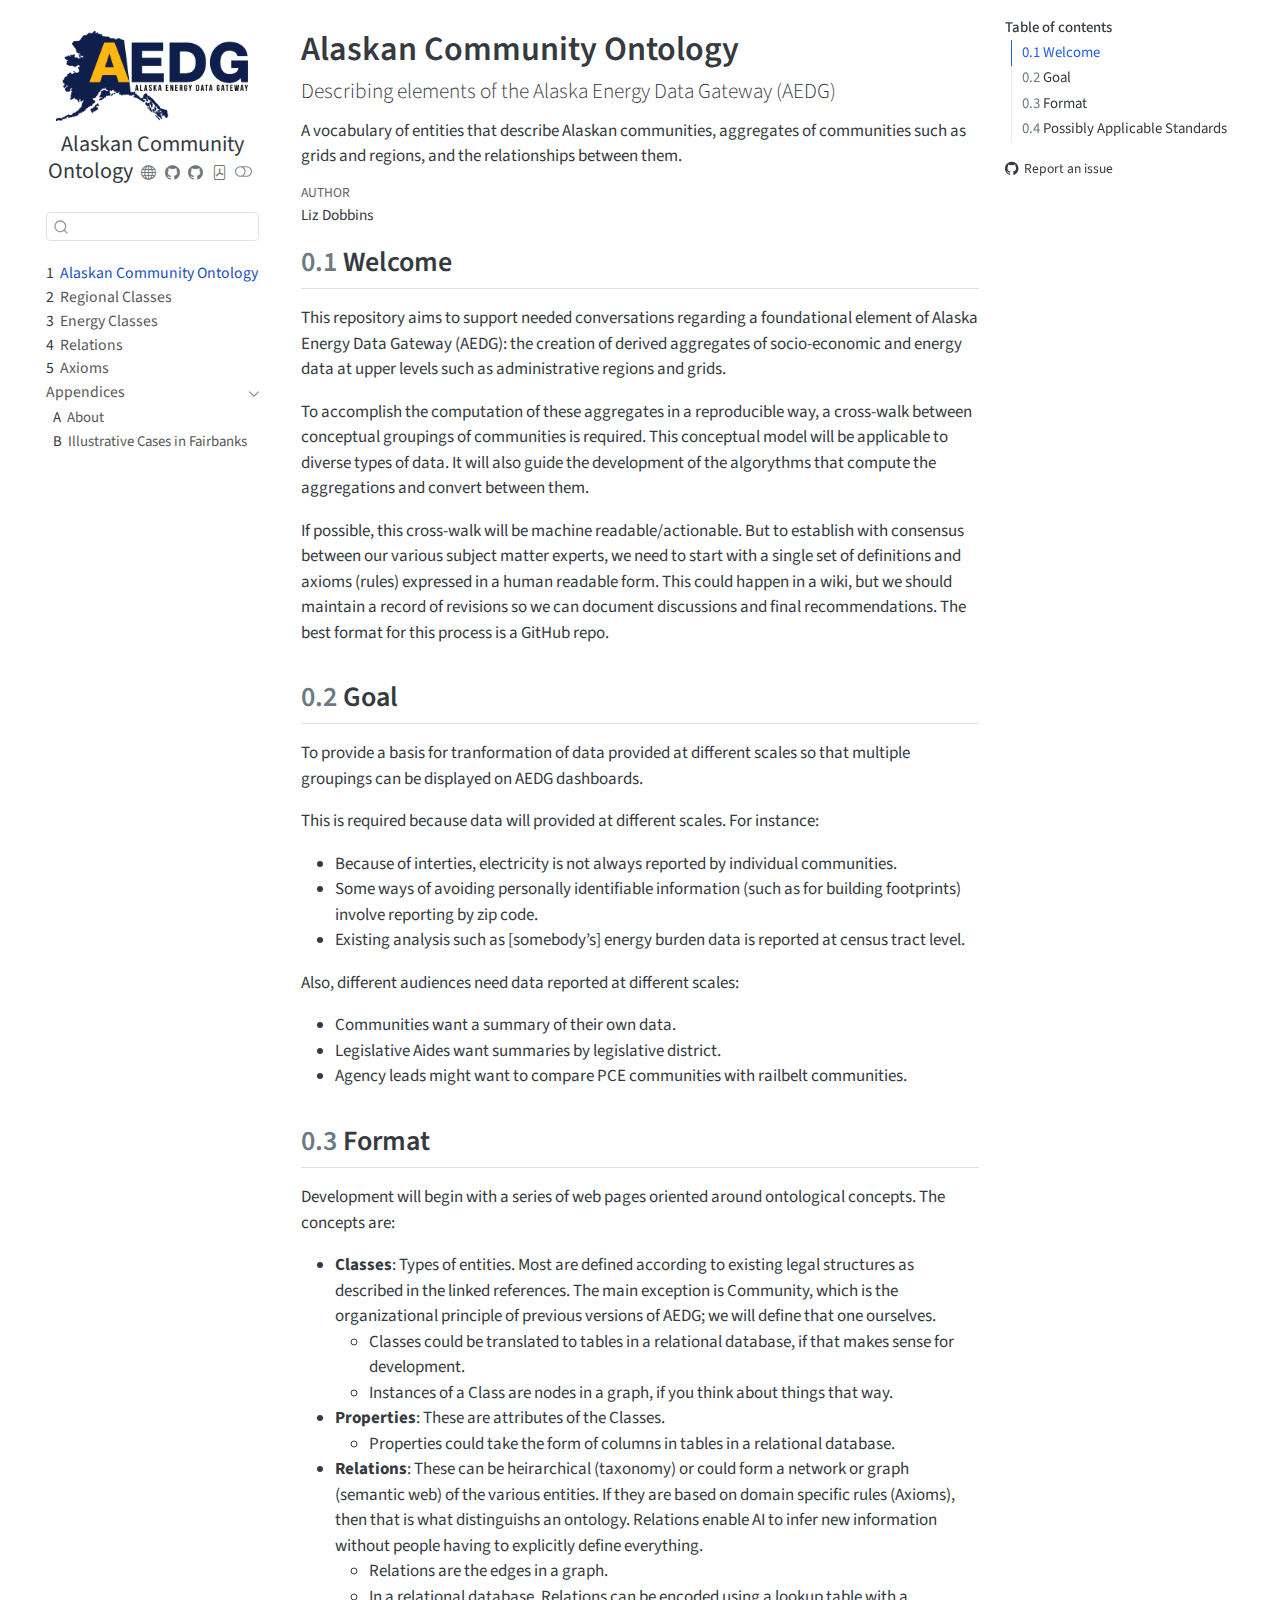
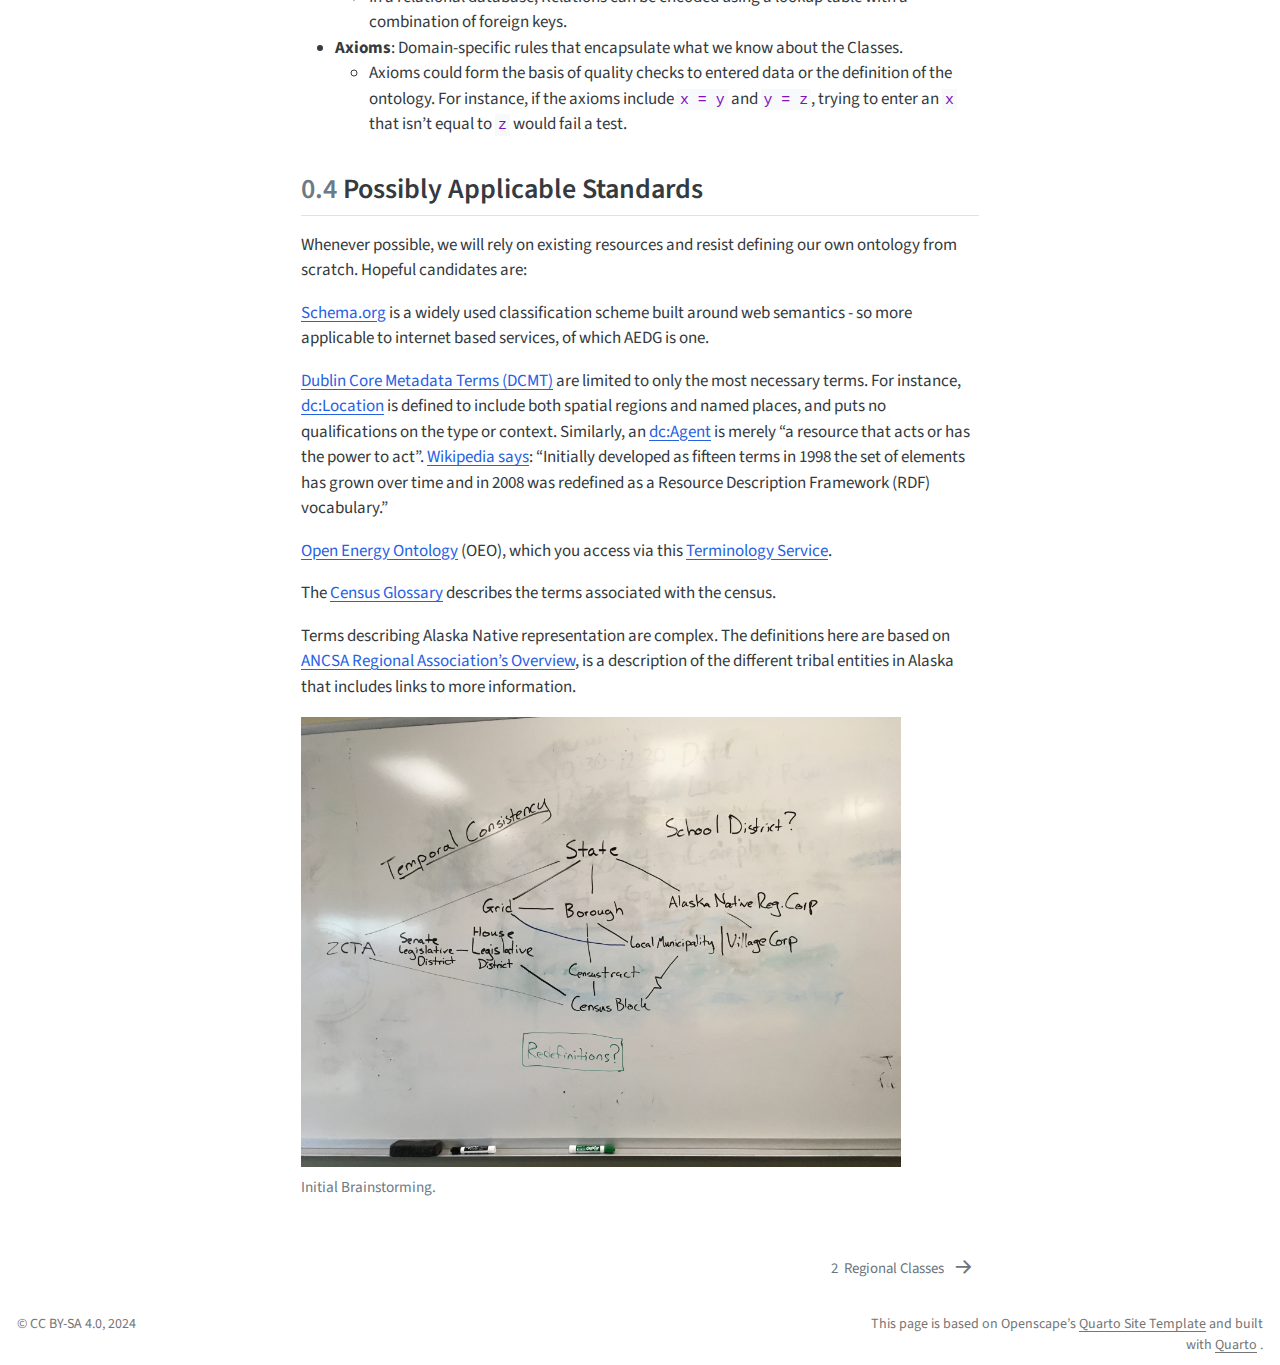
==== commit ea8a3f88: "Built site for gh-pages" ====
--- a/index.html
+++ b/index.html
@@ -162,6 +162,12 @@
   <div class="sidebar-item-container"> 
   <a href="./about.html" class="sidebar-item-text sidebar-link">
  <span class="menu-text"><span class="chapter-number">A</span>&nbsp; <span class="chapter-title">About</span></span></a>
+  </div>
+</li>
+          <li class="sidebar-item">
+  <div class="sidebar-item-container"> 
+  <a href="./fairbanks_oddities.html" class="sidebar-item-text sidebar-link">
+ <span class="menu-text"><span class="chapter-number">B</span>&nbsp; <span class="chapter-title">Illustrative Cases in Fairbanks</span></span></a>
   </div>
 </li>
       </ul>
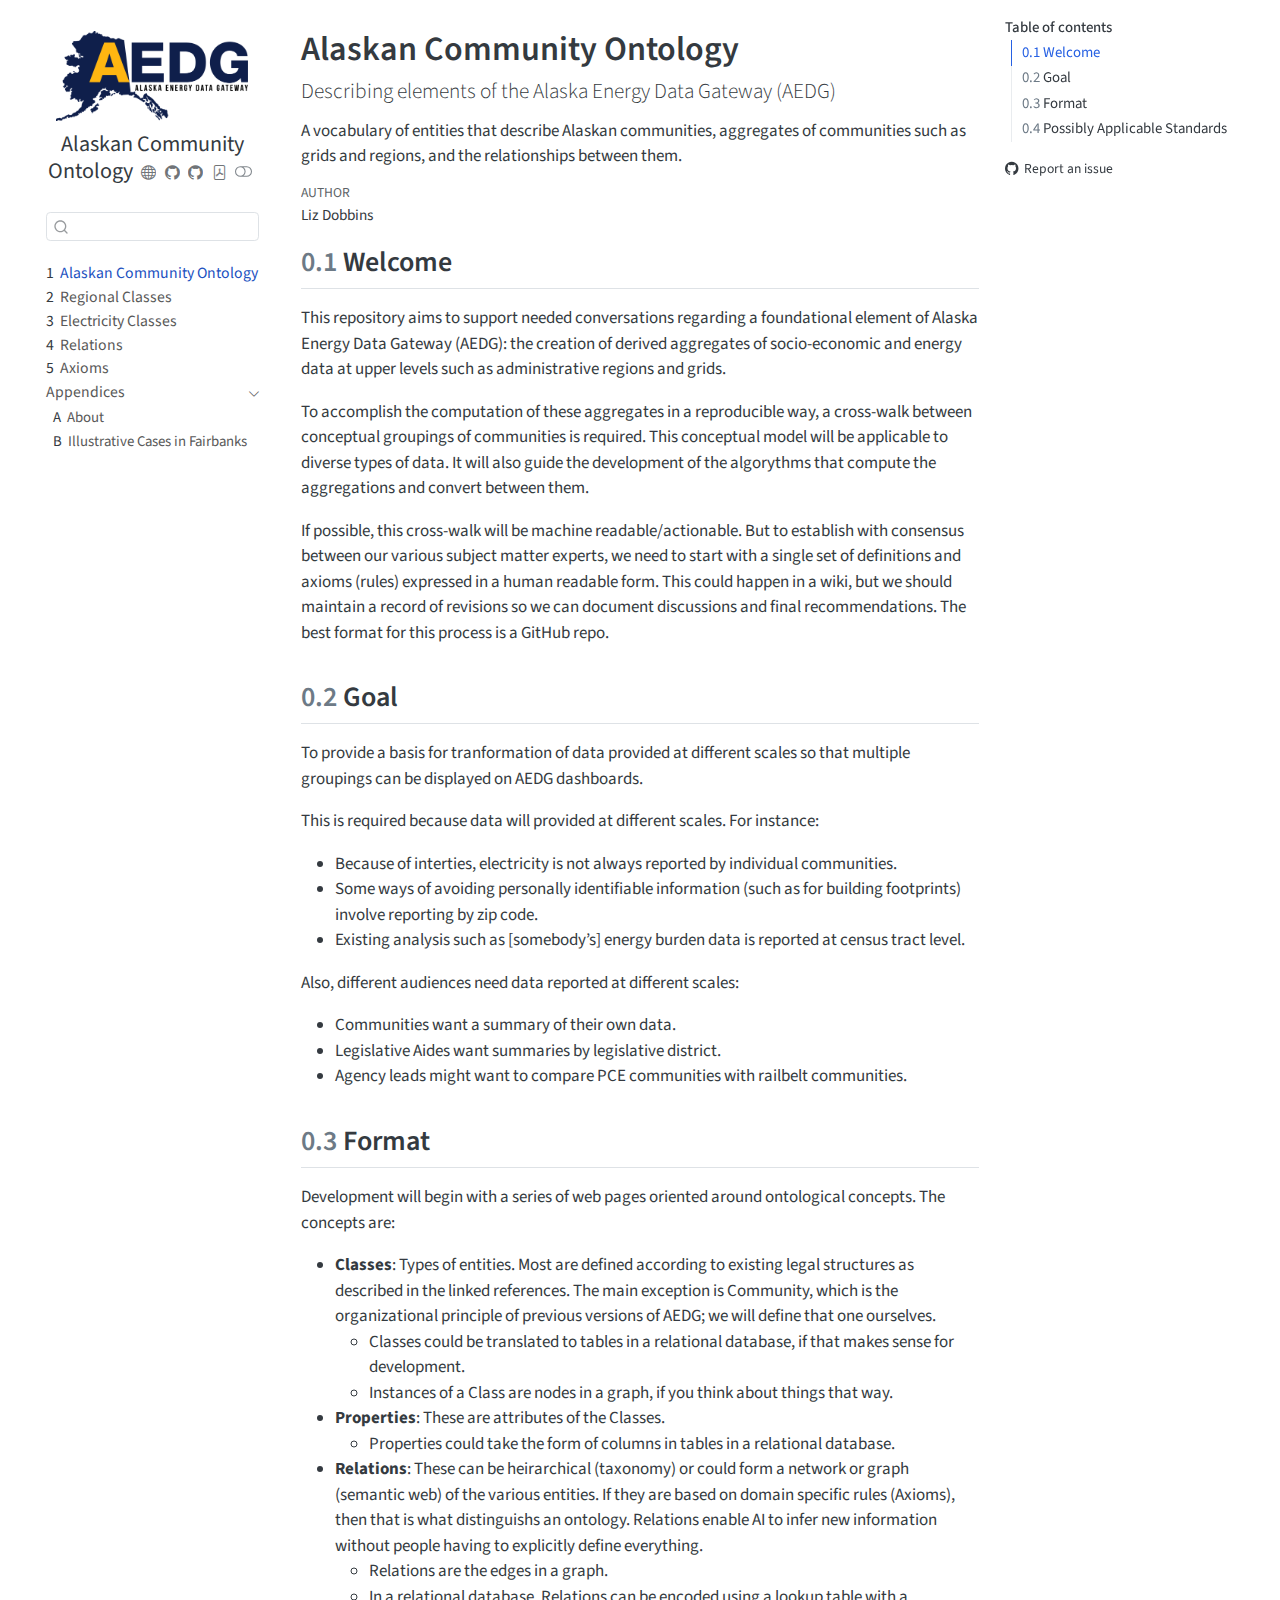
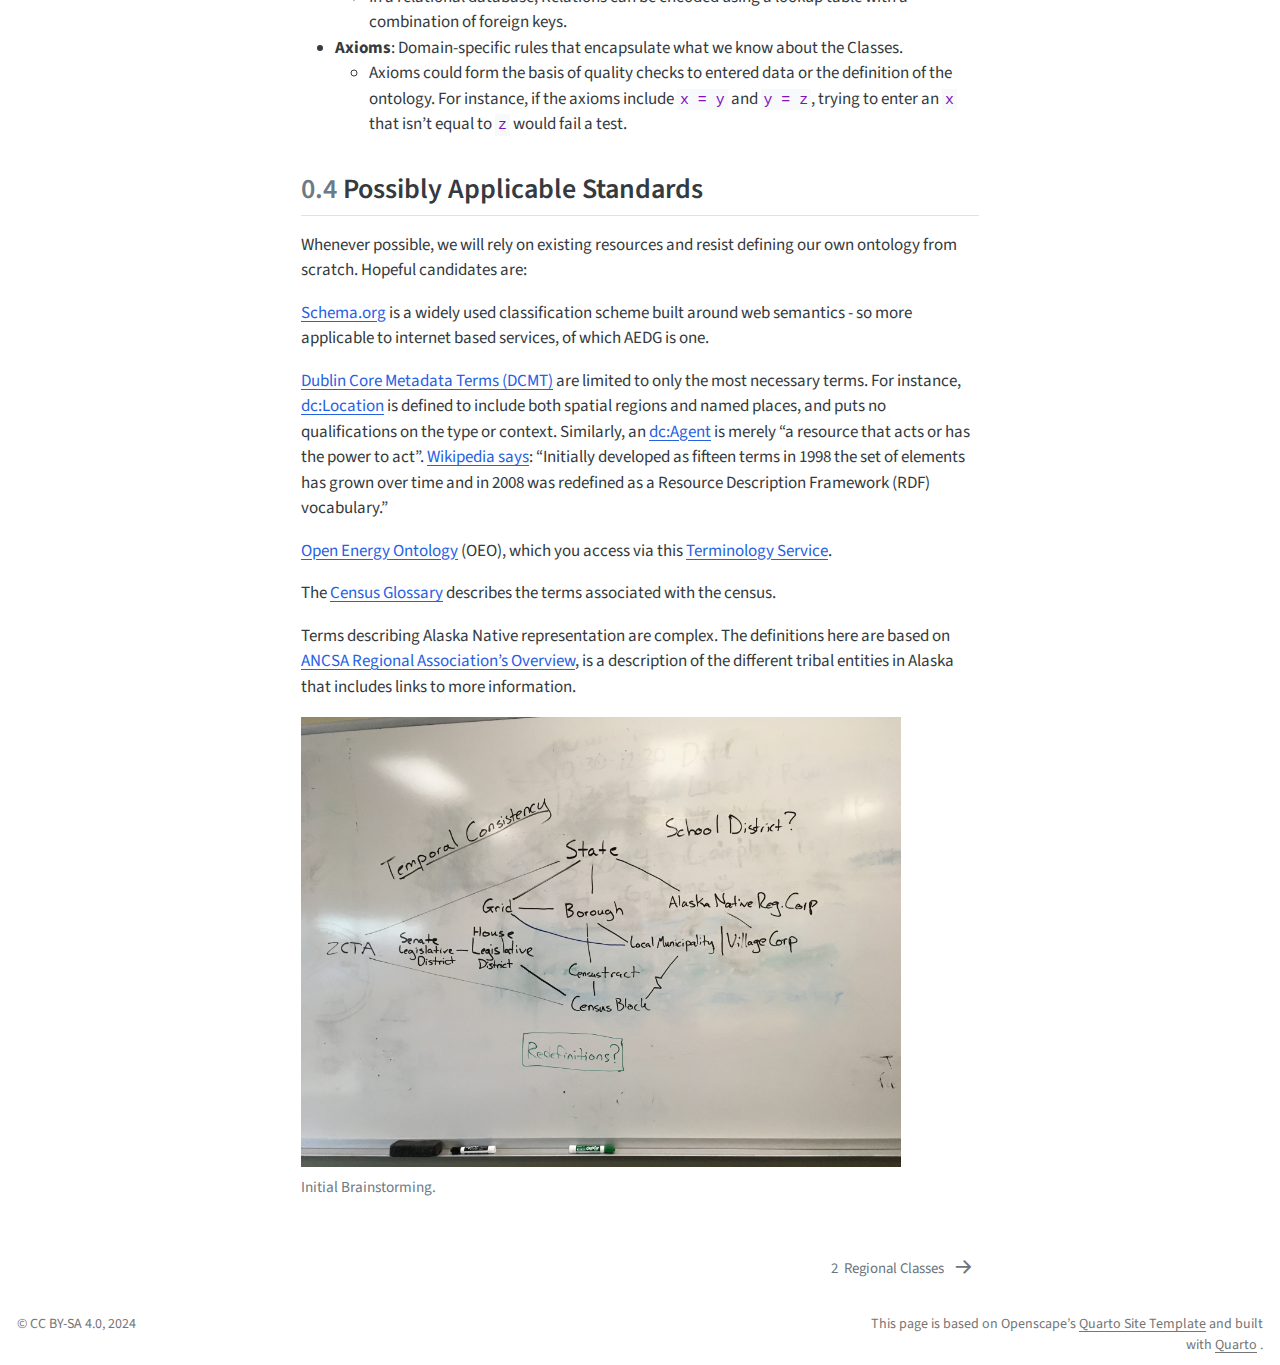
==== commit c4e9c3bd: "Built site for gh-pages" ====
--- a/index.html
+++ b/index.html
@@ -134,7 +134,7 @@
         <li class="sidebar-item">
   <div class="sidebar-item-container"> 
   <a href="./energy_classes.html" class="sidebar-item-text sidebar-link">
- <span class="menu-text"><span class="chapter-number">3</span>&nbsp; <span class="chapter-title">Energy Classes</span></span></a>
+ <span class="menu-text"><span class="chapter-number">3</span>&nbsp; <span class="chapter-title">Electricity Classes</span></span></a>
   </div>
 </li>
         <li class="sidebar-item">
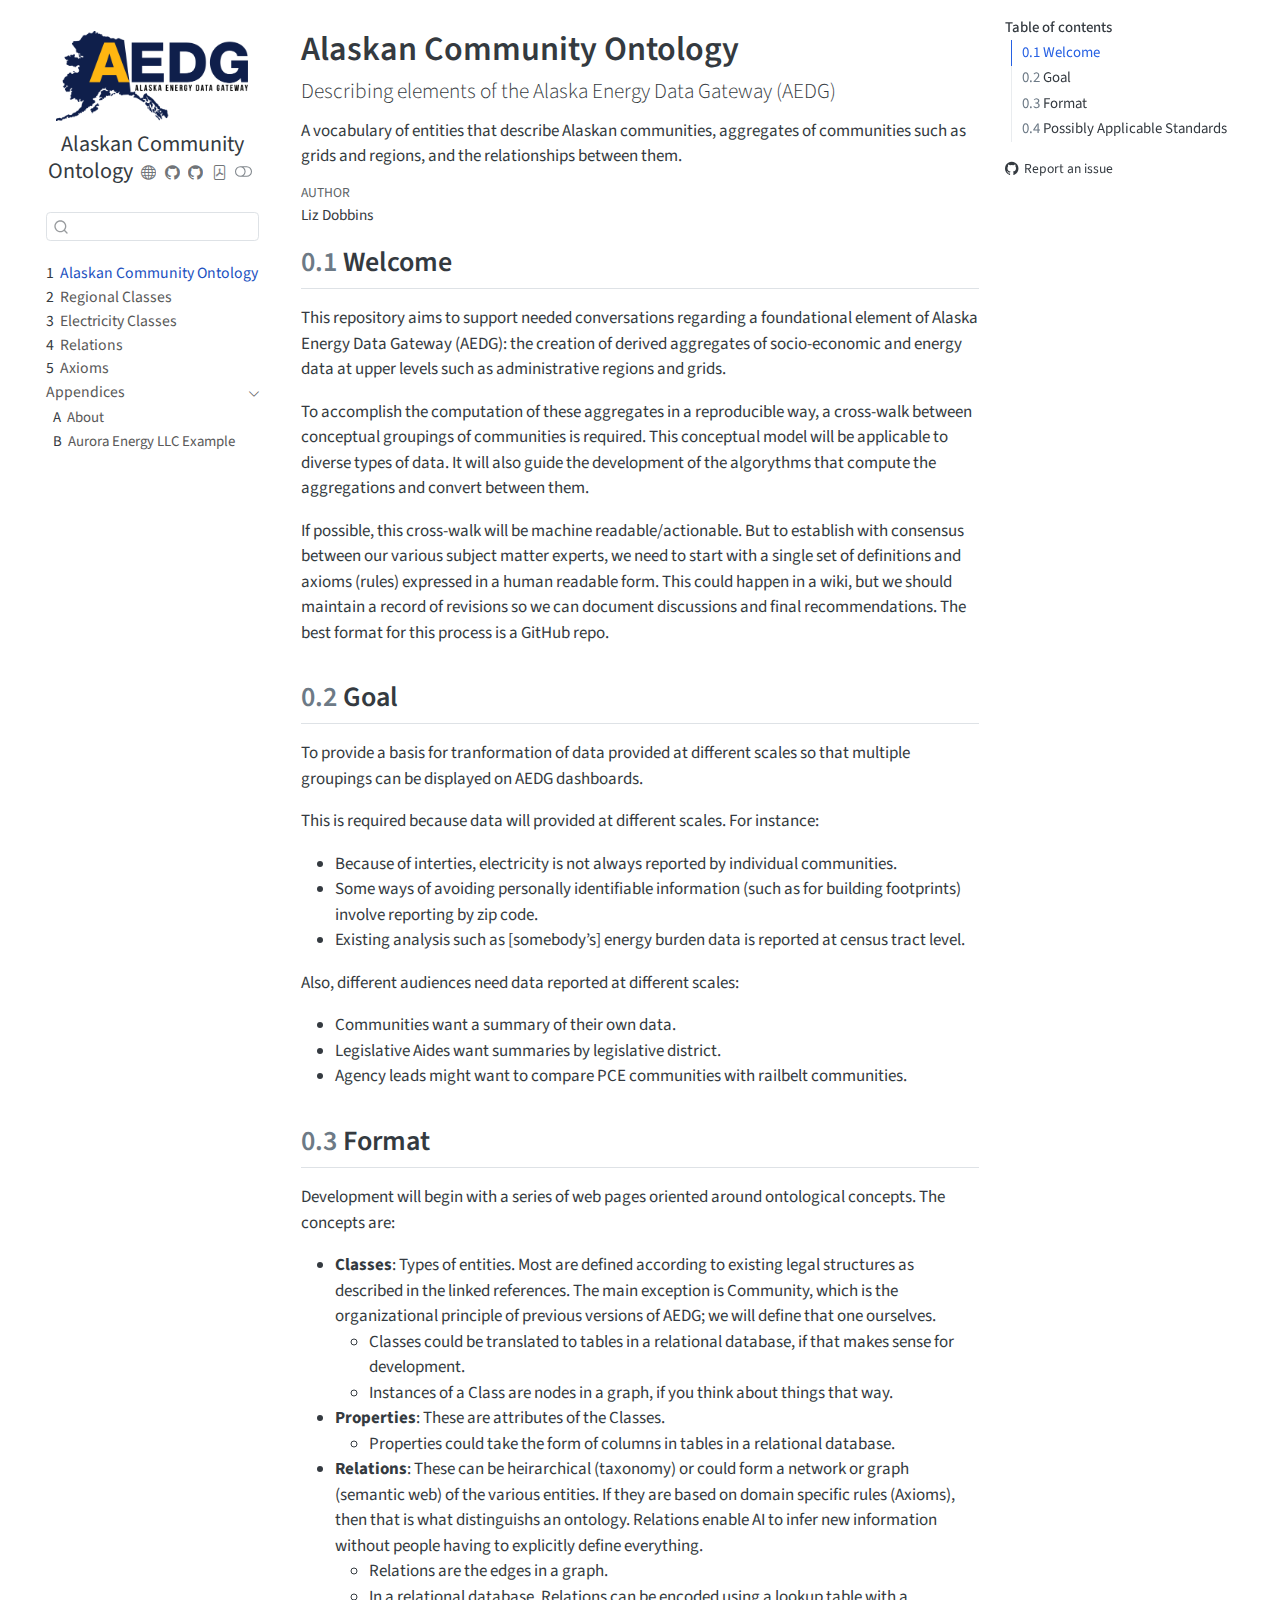
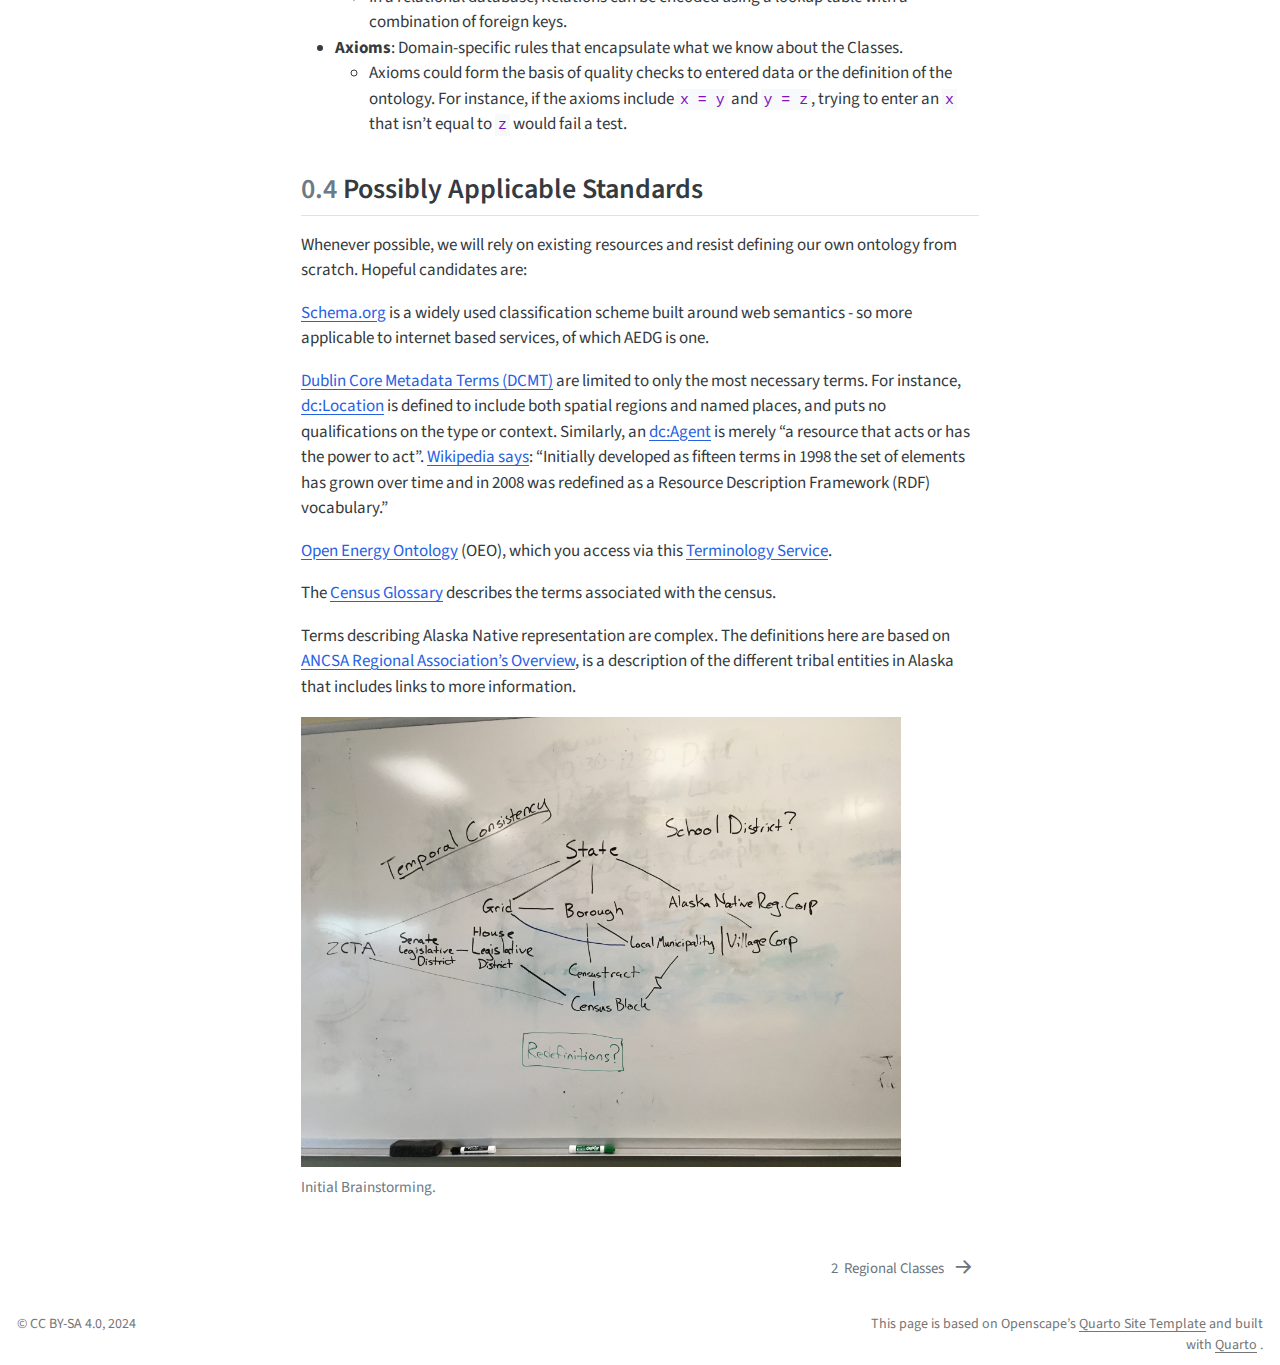
==== commit fc5d52c0: "Built site for gh-pages" ====
--- a/index.html
+++ b/index.html
@@ -133,7 +133,7 @@
 </li>
         <li class="sidebar-item">
   <div class="sidebar-item-container"> 
-  <a href="./energy_classes.html" class="sidebar-item-text sidebar-link">
+  <a href="./electricity_classes.html" class="sidebar-item-text sidebar-link">
  <span class="menu-text"><span class="chapter-number">3</span>&nbsp; <span class="chapter-title">Electricity Classes</span></span></a>
   </div>
 </li>
@@ -166,8 +166,8 @@
 </li>
           <li class="sidebar-item">
   <div class="sidebar-item-container"> 
-  <a href="./fairbanks_oddities.html" class="sidebar-item-text sidebar-link">
- <span class="menu-text"><span class="chapter-number">B</span>&nbsp; <span class="chapter-title">Illustrative Cases in Fairbanks</span></span></a>
+  <a href="./fairbanks_oddity.html" class="sidebar-item-text sidebar-link">
+ <span class="menu-text"><span class="chapter-number">B</span>&nbsp; <span class="chapter-title">Aurora Energy LLC Example</span></span></a>
   </div>
 </li>
       </ul>
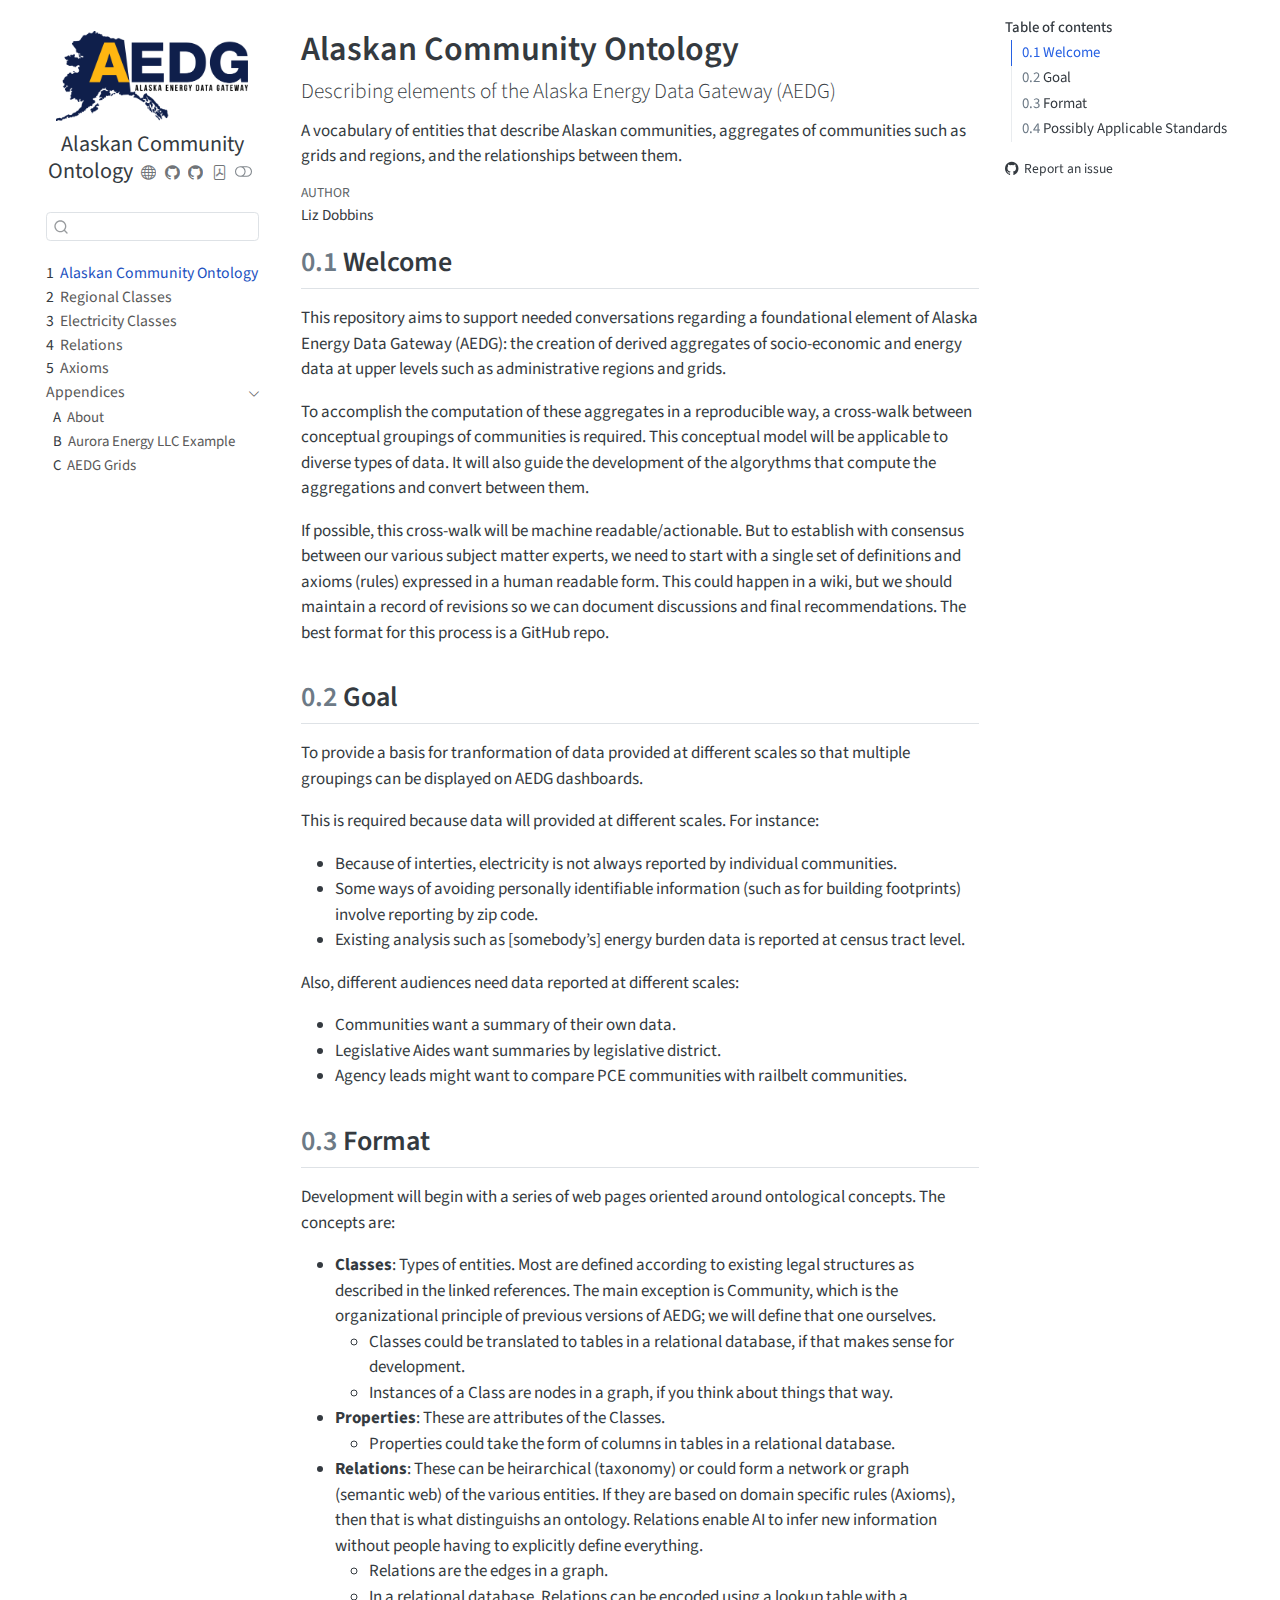
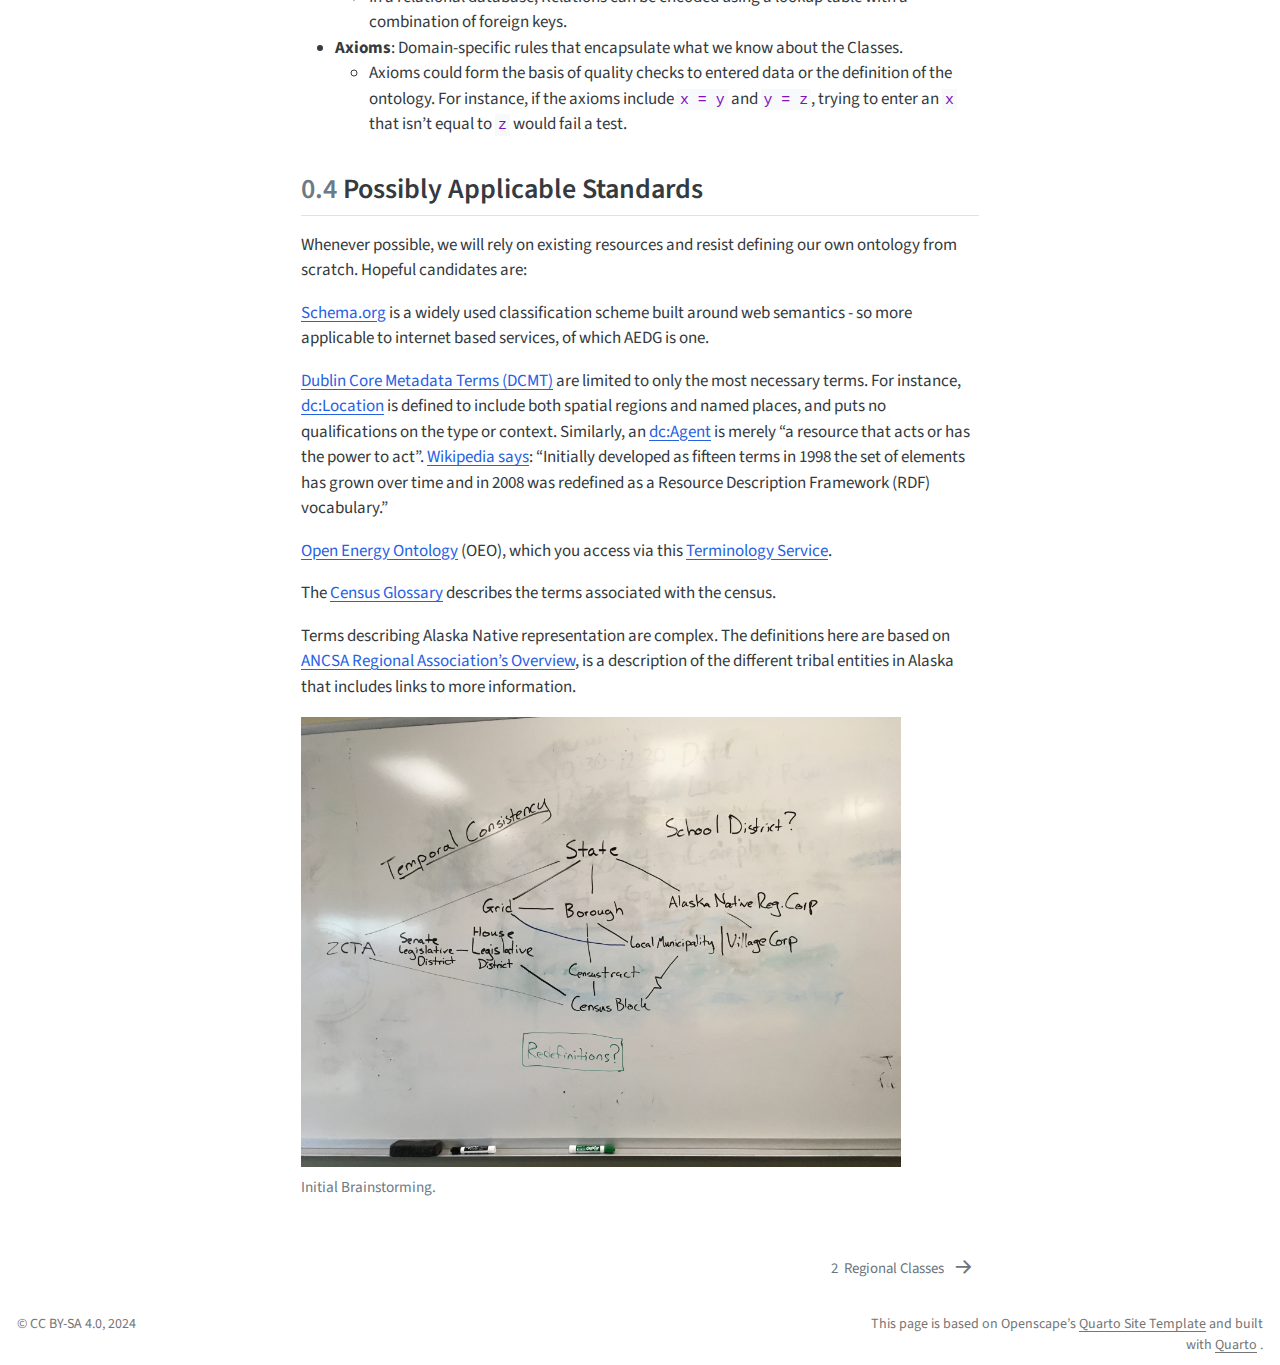
==== commit 2db1a6a9: "Built site for gh-pages" ====
--- a/index.html
+++ b/index.html
@@ -2,7 +2,7 @@
 <html xmlns="http://www.w3.org/1999/xhtml" lang="en" xml:lang="en"><head>
 
 <meta charset="utf-8">
-<meta name="generator" content="quarto-1.6.42">
+<meta name="generator" content="quarto-1.6.43">
 
 <meta name="viewport" content="width=device-width, initial-scale=1.0, user-scalable=yes">
 
@@ -37,8 +37,8 @@
 <script src="site_libs/quarto-html/tippy.umd.min.js"></script>
 <script src="site_libs/quarto-html/anchor.min.js"></script>
 <link href="site_libs/quarto-html/tippy.css" rel="stylesheet">
-<link href="site_libs/quarto-html/quarto-syntax-highlighting-2f5df379a58b258e96c21c0638c20c03.css" rel="stylesheet" class="quarto-color-scheme" id="quarto-text-highlighting-styles">
-<link href="site_libs/quarto-html/quarto-syntax-highlighting-dark-b53751a350365c71b6c909e95f209ed1.css" rel="prefetch" class="quarto-color-scheme quarto-color-alternate" id="quarto-text-highlighting-styles">
+<link href="site_libs/quarto-html/quarto-syntax-highlighting-d4d76bf8491c20bad77d141916dc28e1.css" rel="stylesheet" class="quarto-color-scheme" id="quarto-text-highlighting-styles">
+<link href="site_libs/quarto-html/quarto-syntax-highlighting-dark-4379b0ccadffce622b03caf4c46266b3.css" rel="prefetch" class="quarto-color-scheme quarto-color-alternate" id="quarto-text-highlighting-styles">
 <script src="site_libs/bootstrap/bootstrap.min.js"></script>
 <link href="site_libs/bootstrap/bootstrap-icons.css" rel="stylesheet">
 <link href="site_libs/bootstrap/bootstrap-2008943420c5dbd7e3c50244528f3553.min.css" rel="stylesheet" append-hash="true" class="quarto-color-scheme" id="quarto-bootstrap" data-mode="light">
@@ -166,8 +166,14 @@
 </li>
           <li class="sidebar-item">
   <div class="sidebar-item-container"> 
-  <a href="./fairbanks_oddity.html" class="sidebar-item-text sidebar-link">
+  <a href="./ipp_utility_example.html" class="sidebar-item-text sidebar-link">
  <span class="menu-text"><span class="chapter-number">B</span>&nbsp; <span class="chapter-title">Aurora Energy LLC Example</span></span></a>
+  </div>
+</li>
+          <li class="sidebar-item">
+  <div class="sidebar-item-container"> 
+  <a href="./grids.html" class="sidebar-item-text sidebar-link">
+ <span class="menu-text"><span class="chapter-number">C</span>&nbsp; <span class="chapter-title">AEDG Grids</span></span></a>
   </div>
 </li>
       </ul>
--- a/site_libs/quarto-html/quarto-syntax-highlighting-d4d76bf8491c20bad77d141916dc28e1.css
+++ b/site_libs/quarto-html/quarto-syntax-highlighting-d4d76bf8491c20bad77d141916dc28e1.css
@@ -0,0 +1,205 @@
+/* quarto syntax highlight colors */
+:root {
+  --quarto-hl-ot-color: #003B4F;
+  --quarto-hl-at-color: #657422;
+  --quarto-hl-ss-color: #20794D;
+  --quarto-hl-an-color: #5E5E5E;
+  --quarto-hl-fu-color: #4758AB;
+  --quarto-hl-st-color: #20794D;
+  --quarto-hl-cf-color: #003B4F;
+  --quarto-hl-op-color: #5E5E5E;
+  --quarto-hl-er-color: #AD0000;
+  --quarto-hl-bn-color: #AD0000;
+  --quarto-hl-al-color: #AD0000;
+  --quarto-hl-va-color: #111111;
+  --quarto-hl-bu-color: inherit;
+  --quarto-hl-ex-color: inherit;
+  --quarto-hl-pp-color: #AD0000;
+  --quarto-hl-in-color: #5E5E5E;
+  --quarto-hl-vs-color: #20794D;
+  --quarto-hl-wa-color: #5E5E5E;
+  --quarto-hl-do-color: #5E5E5E;
+  --quarto-hl-im-color: #00769E;
+  --quarto-hl-ch-color: #20794D;
+  --quarto-hl-dt-color: #AD0000;
+  --quarto-hl-fl-color: #AD0000;
+  --quarto-hl-co-color: #5E5E5E;
+  --quarto-hl-cv-color: #5E5E5E;
+  --quarto-hl-cn-color: #8f5902;
+  --quarto-hl-sc-color: #5E5E5E;
+  --quarto-hl-dv-color: #AD0000;
+  --quarto-hl-kw-color: #003B4F;
+}
+
+/* other quarto variables */
+:root {
+  --quarto-font-monospace: SFMono-Regular, Menlo, Monaco, Consolas, "Liberation Mono", "Courier New", monospace;
+}
+
+pre > code.sourceCode > span {
+  color: #003B4F;
+}
+
+code span {
+  color: #003B4F;
+}
+
+code.sourceCode > span {
+  color: #003B4F;
+}
+
+div.sourceCode,
+div.sourceCode pre.sourceCode {
+  color: #003B4F;
+}
+
+code span.ot {
+  color: #003B4F;
+  font-style: inherit;
+}
+
+code span.at {
+  color: #657422;
+  font-style: inherit;
+}
+
+code span.ss {
+  color: #20794D;
+  font-style: inherit;
+}
+
+code span.an {
+  color: #5E5E5E;
+  font-style: inherit;
+}
+
+code span.fu {
+  color: #4758AB;
+  font-style: inherit;
+}
+
+code span.st {
+  color: #20794D;
+  font-style: inherit;
+}
+
+code span.cf {
+  color: #003B4F;
+  font-weight: bold;
+  font-style: inherit;
+}
+
+code span.op {
+  color: #5E5E5E;
+  font-style: inherit;
+}
+
+code span.er {
+  color: #AD0000;
+  font-style: inherit;
+}
+
+code span.bn {
+  color: #AD0000;
+  font-style: inherit;
+}
+
+code span.al {
+  color: #AD0000;
+  font-style: inherit;
+}
+
+code span.va {
+  color: #111111;
+  font-style: inherit;
+}
+
+code span.bu {
+  font-style: inherit;
+}
+
+code span.ex {
+  font-style: inherit;
+}
+
+code span.pp {
+  color: #AD0000;
+  font-style: inherit;
+}
+
+code span.in {
+  color: #5E5E5E;
+  font-style: inherit;
+}
+
+code span.vs {
+  color: #20794D;
+  font-style: inherit;
+}
+
+code span.wa {
+  color: #5E5E5E;
+  font-style: italic;
+}
+
+code span.do {
+  color: #5E5E5E;
+  font-style: italic;
+}
+
+code span.im {
+  color: #00769E;
+  font-style: inherit;
+}
+
+code span.ch {
+  color: #20794D;
+  font-style: inherit;
+}
+
+code span.dt {
+  color: #AD0000;
+  font-style: inherit;
+}
+
+code span.fl {
+  color: #AD0000;
+  font-style: inherit;
+}
+
+code span.co {
+  color: #5E5E5E;
+  font-style: inherit;
+}
+
+code span.cv {
+  color: #5E5E5E;
+  font-style: italic;
+}
+
+code span.cn {
+  color: #8f5902;
+  font-style: inherit;
+}
+
+code span.sc {
+  color: #5E5E5E;
+  font-style: inherit;
+}
+
+code span.dv {
+  color: #AD0000;
+  font-style: inherit;
+}
+
+code span.kw {
+  color: #003B4F;
+  font-weight: bold;
+  font-style: inherit;
+}
+
+.prevent-inlining {
+  content: "</";
+}
+
+/*# sourceMappingURL=c9c5d451c23b744f9cb2c98992a0aef2.css.map */
--- a/site_libs/quarto-html/quarto-syntax-highlighting-dark-4379b0ccadffce622b03caf4c46266b3.css
+++ b/site_libs/quarto-html/quarto-syntax-highlighting-dark-4379b0ccadffce622b03caf4c46266b3.css
@@ -0,0 +1,189 @@
+/* quarto syntax highlight colors */
+:root {
+  --quarto-hl-al-color: #f07178;
+  --quarto-hl-an-color: #d4d0ab;
+  --quarto-hl-at-color: #00e0e0;
+  --quarto-hl-bn-color: #d4d0ab;
+  --quarto-hl-bu-color: #abe338;
+  --quarto-hl-ch-color: #abe338;
+  --quarto-hl-co-color: #f8f8f2;
+  --quarto-hl-cv-color: #ffd700;
+  --quarto-hl-cn-color: #ffd700;
+  --quarto-hl-cf-color: #ffa07a;
+  --quarto-hl-dt-color: #ffa07a;
+  --quarto-hl-dv-color: #d4d0ab;
+  --quarto-hl-do-color: #f8f8f2;
+  --quarto-hl-er-color: #f07178;
+  --quarto-hl-ex-color: #00e0e0;
+  --quarto-hl-fl-color: #d4d0ab;
+  --quarto-hl-fu-color: #ffa07a;
+  --quarto-hl-im-color: #abe338;
+  --quarto-hl-in-color: #d4d0ab;
+  --quarto-hl-kw-color: #ffa07a;
+  --quarto-hl-op-color: #ffa07a;
+  --quarto-hl-ot-color: #00e0e0;
+  --quarto-hl-pp-color: #dcc6e0;
+  --quarto-hl-re-color: #00e0e0;
+  --quarto-hl-sc-color: #abe338;
+  --quarto-hl-ss-color: #abe338;
+  --quarto-hl-st-color: #abe338;
+  --quarto-hl-va-color: #00e0e0;
+  --quarto-hl-vs-color: #abe338;
+  --quarto-hl-wa-color: #dcc6e0;
+}
+
+/* other quarto variables */
+:root {
+  --quarto-font-monospace: SFMono-Regular, Menlo, Monaco, Consolas, "Liberation Mono", "Courier New", monospace;
+}
+
+code span.al {
+  background-color: #2a0f15;
+  font-weight: bold;
+  color: #f07178;
+}
+
+code span.an {
+  color: #d4d0ab;
+}
+
+code span.at {
+  color: #00e0e0;
+}
+
+code span.bn {
+  color: #d4d0ab;
+}
+
+code span.bu {
+  color: #abe338;
+}
+
+code span.ch {
+  color: #abe338;
+}
+
+code span.co {
+  font-style: italic;
+  color: #f8f8f2;
+}
+
+code span.cv {
+  color: #ffd700;
+}
+
+code span.cn {
+  color: #ffd700;
+}
+
+code span.cf {
+  font-weight: bold;
+  color: #ffa07a;
+}
+
+code span.dt {
+  color: #ffa07a;
+}
+
+code span.dv {
+  color: #d4d0ab;
+}
+
+code span.do {
+  color: #f8f8f2;
+}
+
+code span.er {
+  color: #f07178;
+  text-decoration: underline;
+}
+
+code span.ex {
+  font-weight: bold;
+  color: #00e0e0;
+}
+
+code span.fl {
+  color: #d4d0ab;
+}
+
+code span.fu {
+  color: #ffa07a;
+}
+
+code span.im {
+  color: #abe338;
+}
+
+code span.in {
+  color: #d4d0ab;
+}
+
+code span.kw {
+  font-weight: bold;
+  color: #ffa07a;
+}
+
+pre > code.sourceCode > span {
+  color: #f8f8f2;
+}
+
+code span {
+  color: #f8f8f2;
+}
+
+code.sourceCode > span {
+  color: #f8f8f2;
+}
+
+div.sourceCode,
+div.sourceCode pre.sourceCode {
+  color: #f8f8f2;
+}
+
+code span.op {
+  color: #ffa07a;
+}
+
+code span.ot {
+  color: #00e0e0;
+}
+
+code span.pp {
+  color: #dcc6e0;
+}
+
+code span.re {
+  background-color: #f8f8f2;
+  color: #00e0e0;
+}
+
+code span.sc {
+  color: #abe338;
+}
+
+code span.ss {
+  color: #abe338;
+}
+
+code span.st {
+  color: #abe338;
+}
+
+code span.va {
+  color: #00e0e0;
+}
+
+code span.vs {
+  color: #abe338;
+}
+
+code span.wa {
+  color: #dcc6e0;
+}
+
+.prevent-inlining {
+  content: "</";
+}
+
+/*# sourceMappingURL=358cf41e74b1efa21c8e6dcd38cd2fd6.css.map */
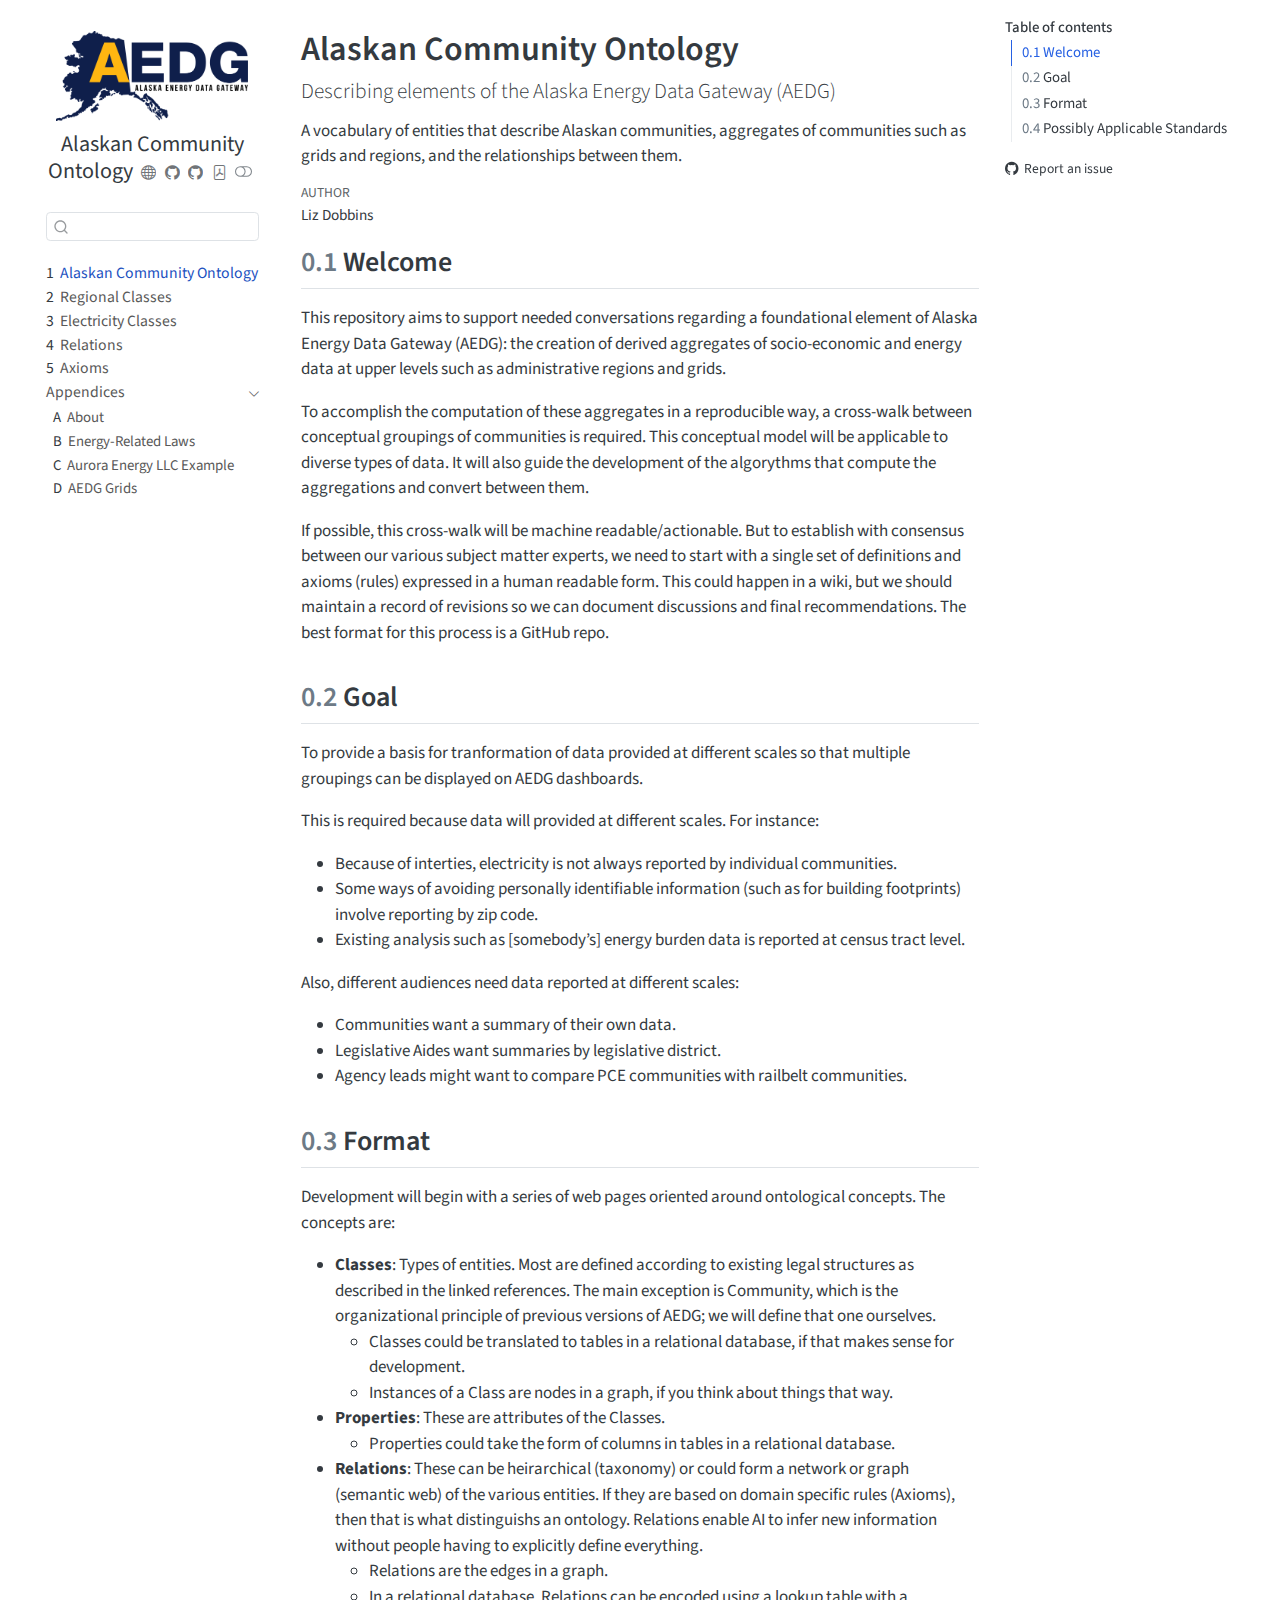
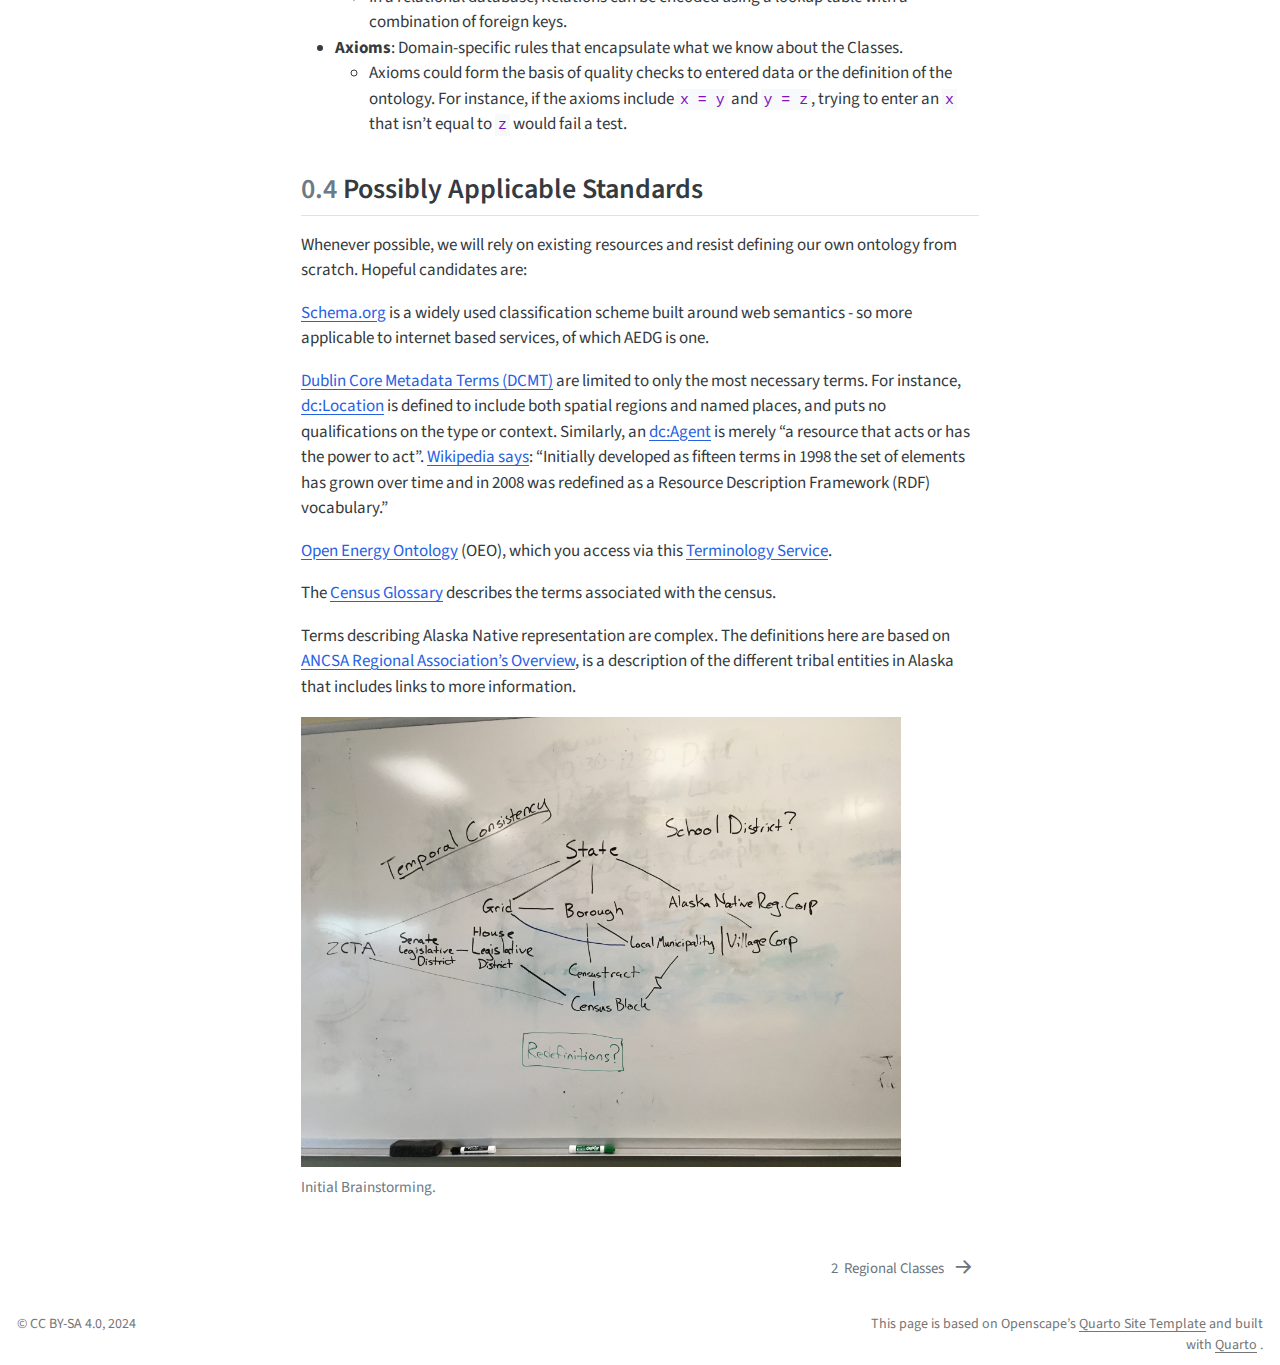
==== commit 80a2def8: "Built site for gh-pages" ====
--- a/index.html
+++ b/index.html
@@ -166,14 +166,20 @@
 </li>
           <li class="sidebar-item">
   <div class="sidebar-item-container"> 
+  <a href="./alaska_statutes.html" class="sidebar-item-text sidebar-link">
+ <span class="menu-text"><span class="chapter-number">B</span>&nbsp; <span class="chapter-title">Energy-Related Laws</span></span></a>
+  </div>
+</li>
+          <li class="sidebar-item">
+  <div class="sidebar-item-container"> 
   <a href="./ipp_utility_example.html" class="sidebar-item-text sidebar-link">
- <span class="menu-text"><span class="chapter-number">B</span>&nbsp; <span class="chapter-title">Aurora Energy LLC Example</span></span></a>
+ <span class="menu-text"><span class="chapter-number">C</span>&nbsp; <span class="chapter-title">Aurora Energy LLC Example</span></span></a>
   </div>
 </li>
           <li class="sidebar-item">
   <div class="sidebar-item-container"> 
   <a href="./grids.html" class="sidebar-item-text sidebar-link">
- <span class="menu-text"><span class="chapter-number">C</span>&nbsp; <span class="chapter-title">AEDG Grids</span></span></a>
+ <span class="menu-text"><span class="chapter-number">D</span>&nbsp; <span class="chapter-title">AEDG Grids</span></span></a>
   </div>
 </li>
       </ul>
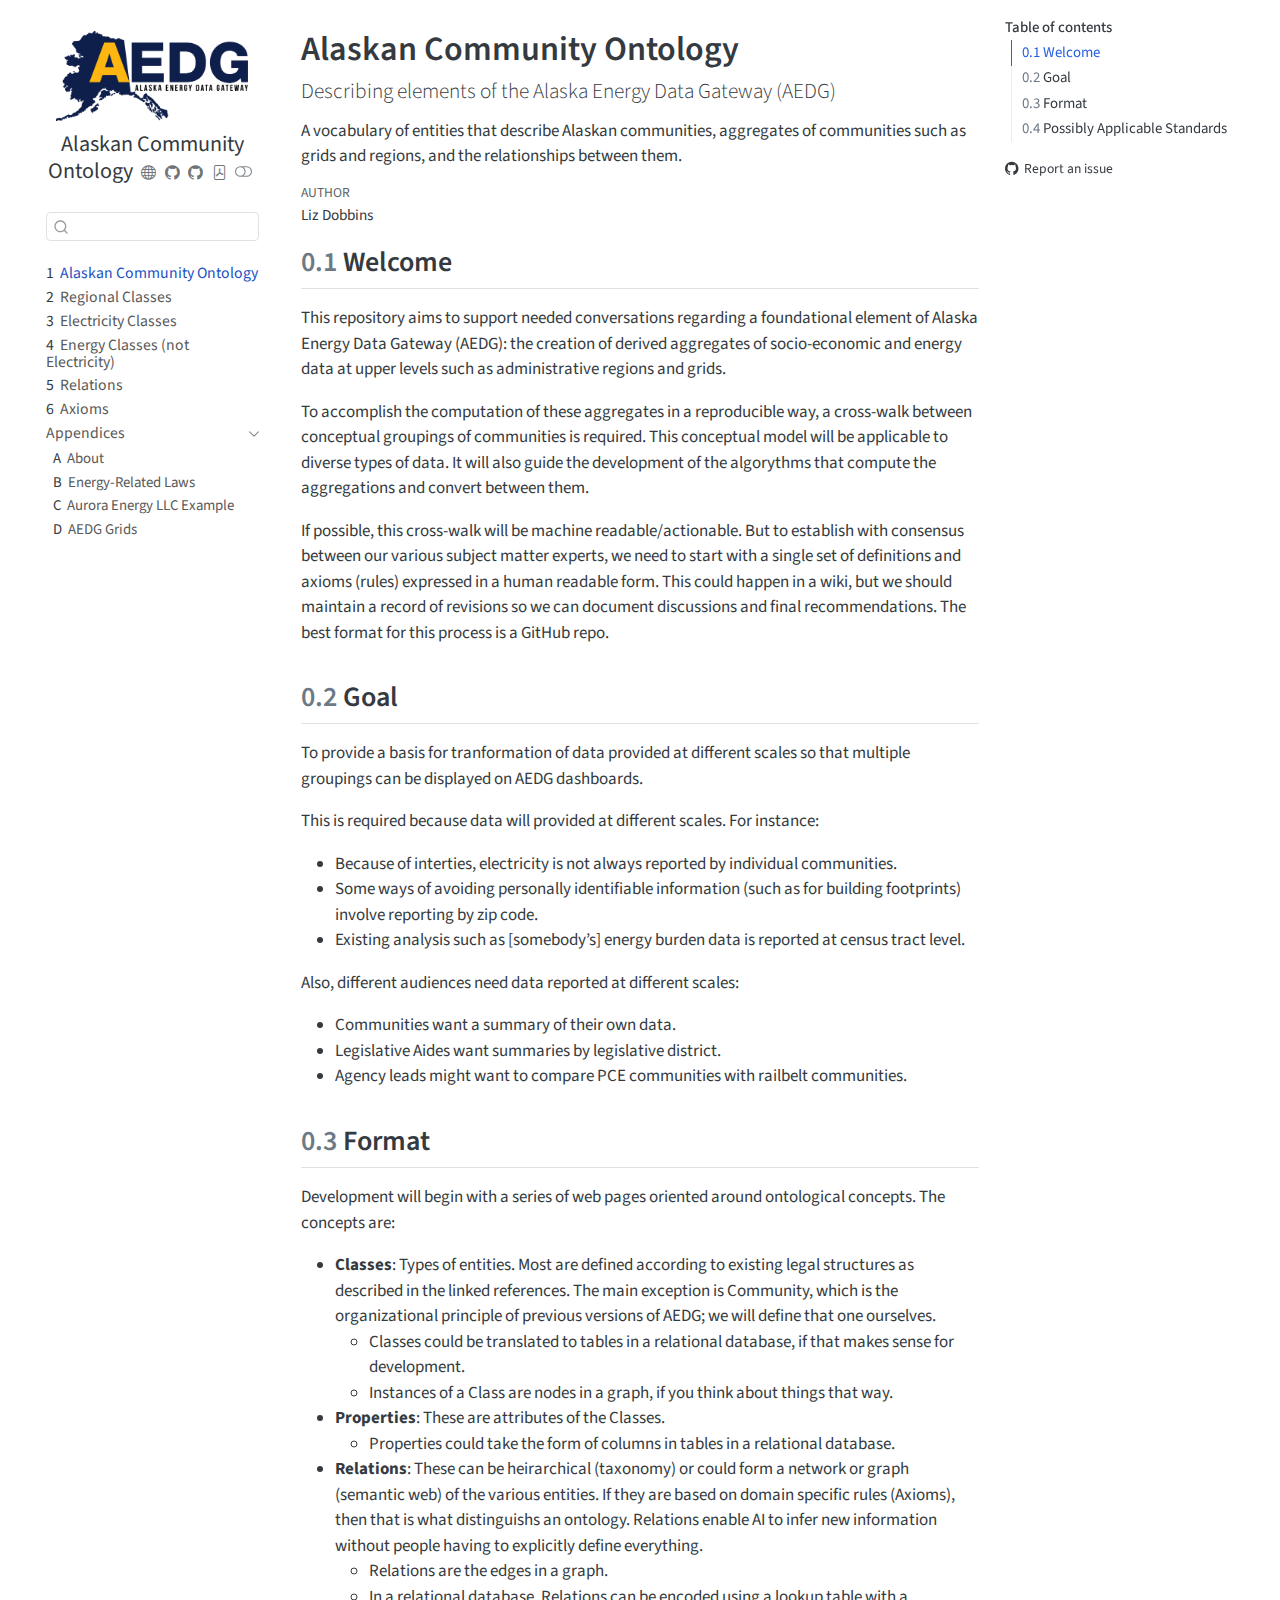
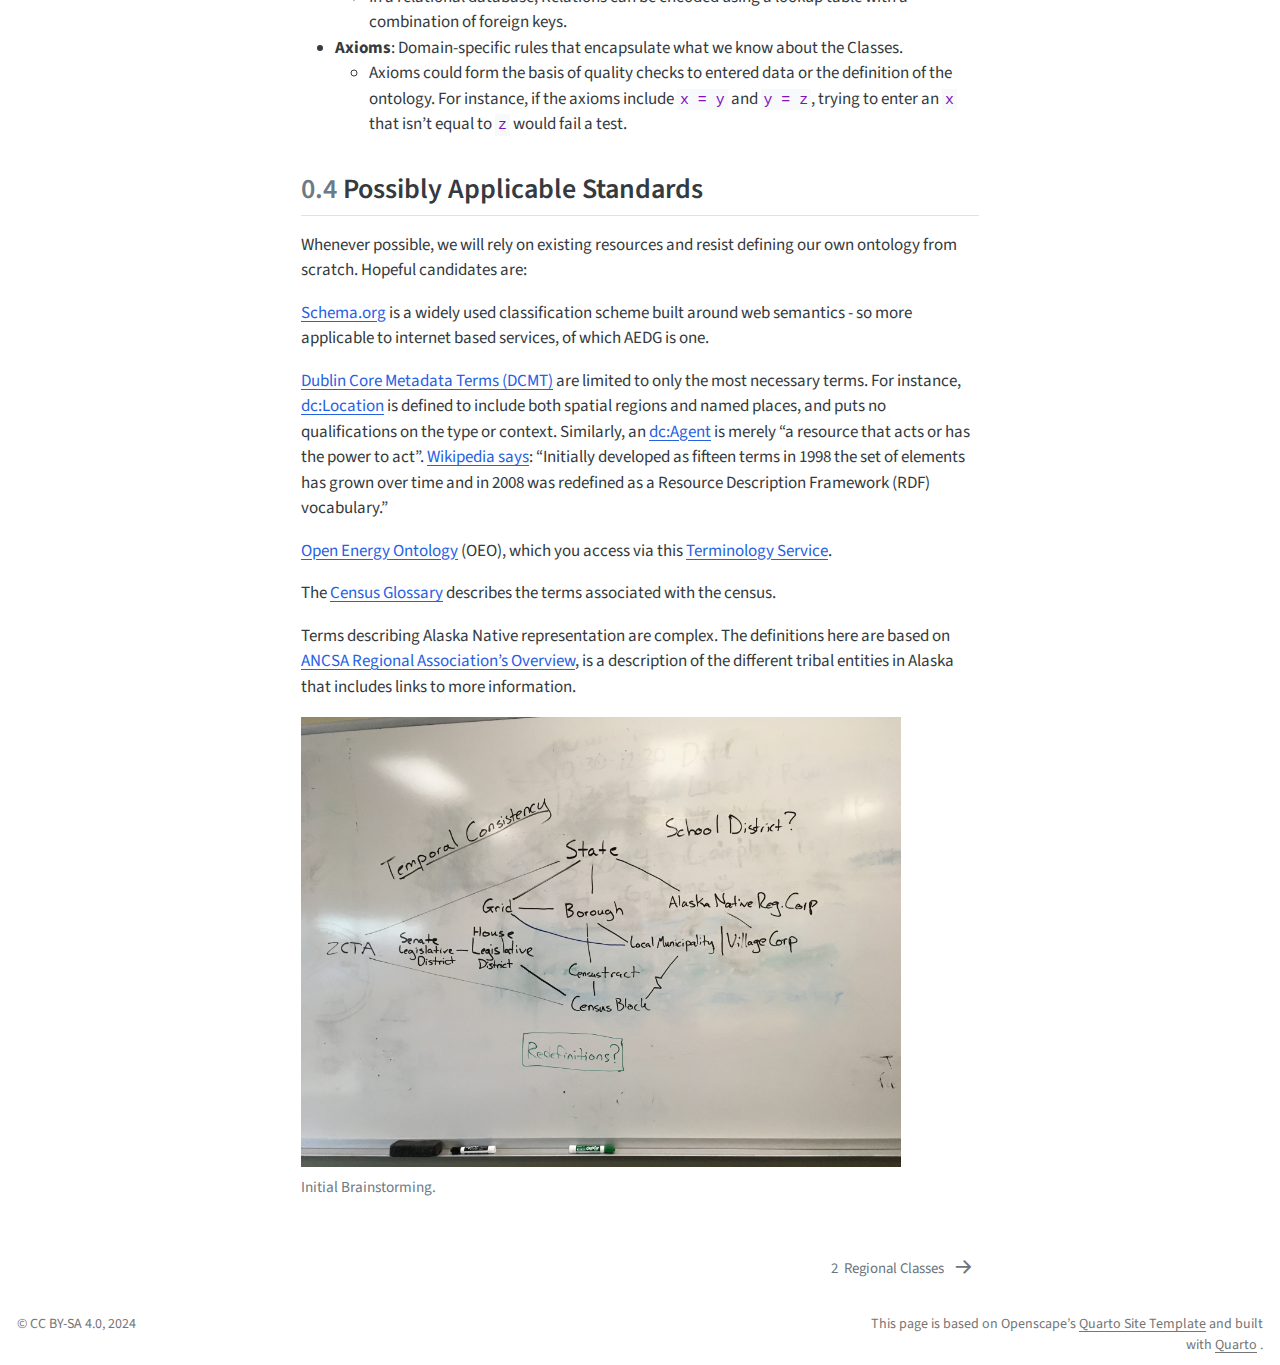
==== commit 67afe59c: "Built site for gh-pages" ====
--- a/index.html
+++ b/index.html
@@ -139,14 +139,20 @@
 </li>
         <li class="sidebar-item">
   <div class="sidebar-item-container"> 
+  <a href="./energy_classes.html" class="sidebar-item-text sidebar-link">
+ <span class="menu-text"><span class="chapter-number">4</span>&nbsp; <span class="chapter-title">Energy Classes (not Electricity)</span></span></a>
+  </div>
+</li>
+        <li class="sidebar-item">
+  <div class="sidebar-item-container"> 
   <a href="./relations.html" class="sidebar-item-text sidebar-link">
- <span class="menu-text"><span class="chapter-number">4</span>&nbsp; <span class="chapter-title">Relations</span></span></a>
+ <span class="menu-text"><span class="chapter-number">5</span>&nbsp; <span class="chapter-title">Relations</span></span></a>
   </div>
 </li>
         <li class="sidebar-item">
   <div class="sidebar-item-container"> 
   <a href="./axioms.html" class="sidebar-item-text sidebar-link">
- <span class="menu-text"><span class="chapter-number">5</span>&nbsp; <span class="chapter-title">Axioms</span></span></a>
+ <span class="menu-text"><span class="chapter-number">6</span>&nbsp; <span class="chapter-title">Axioms</span></span></a>
   </div>
 </li>
         <li class="sidebar-item sidebar-item-section">
@@ -166,7 +172,7 @@
 </li>
           <li class="sidebar-item">
   <div class="sidebar-item-container"> 
-  <a href="./alaska_statutes.html" class="sidebar-item-text sidebar-link">
+  <a href="./legal_definitions.html" class="sidebar-item-text sidebar-link">
  <span class="menu-text"><span class="chapter-number">B</span>&nbsp; <span class="chapter-title">Energy-Related Laws</span></span></a>
   </div>
 </li>
